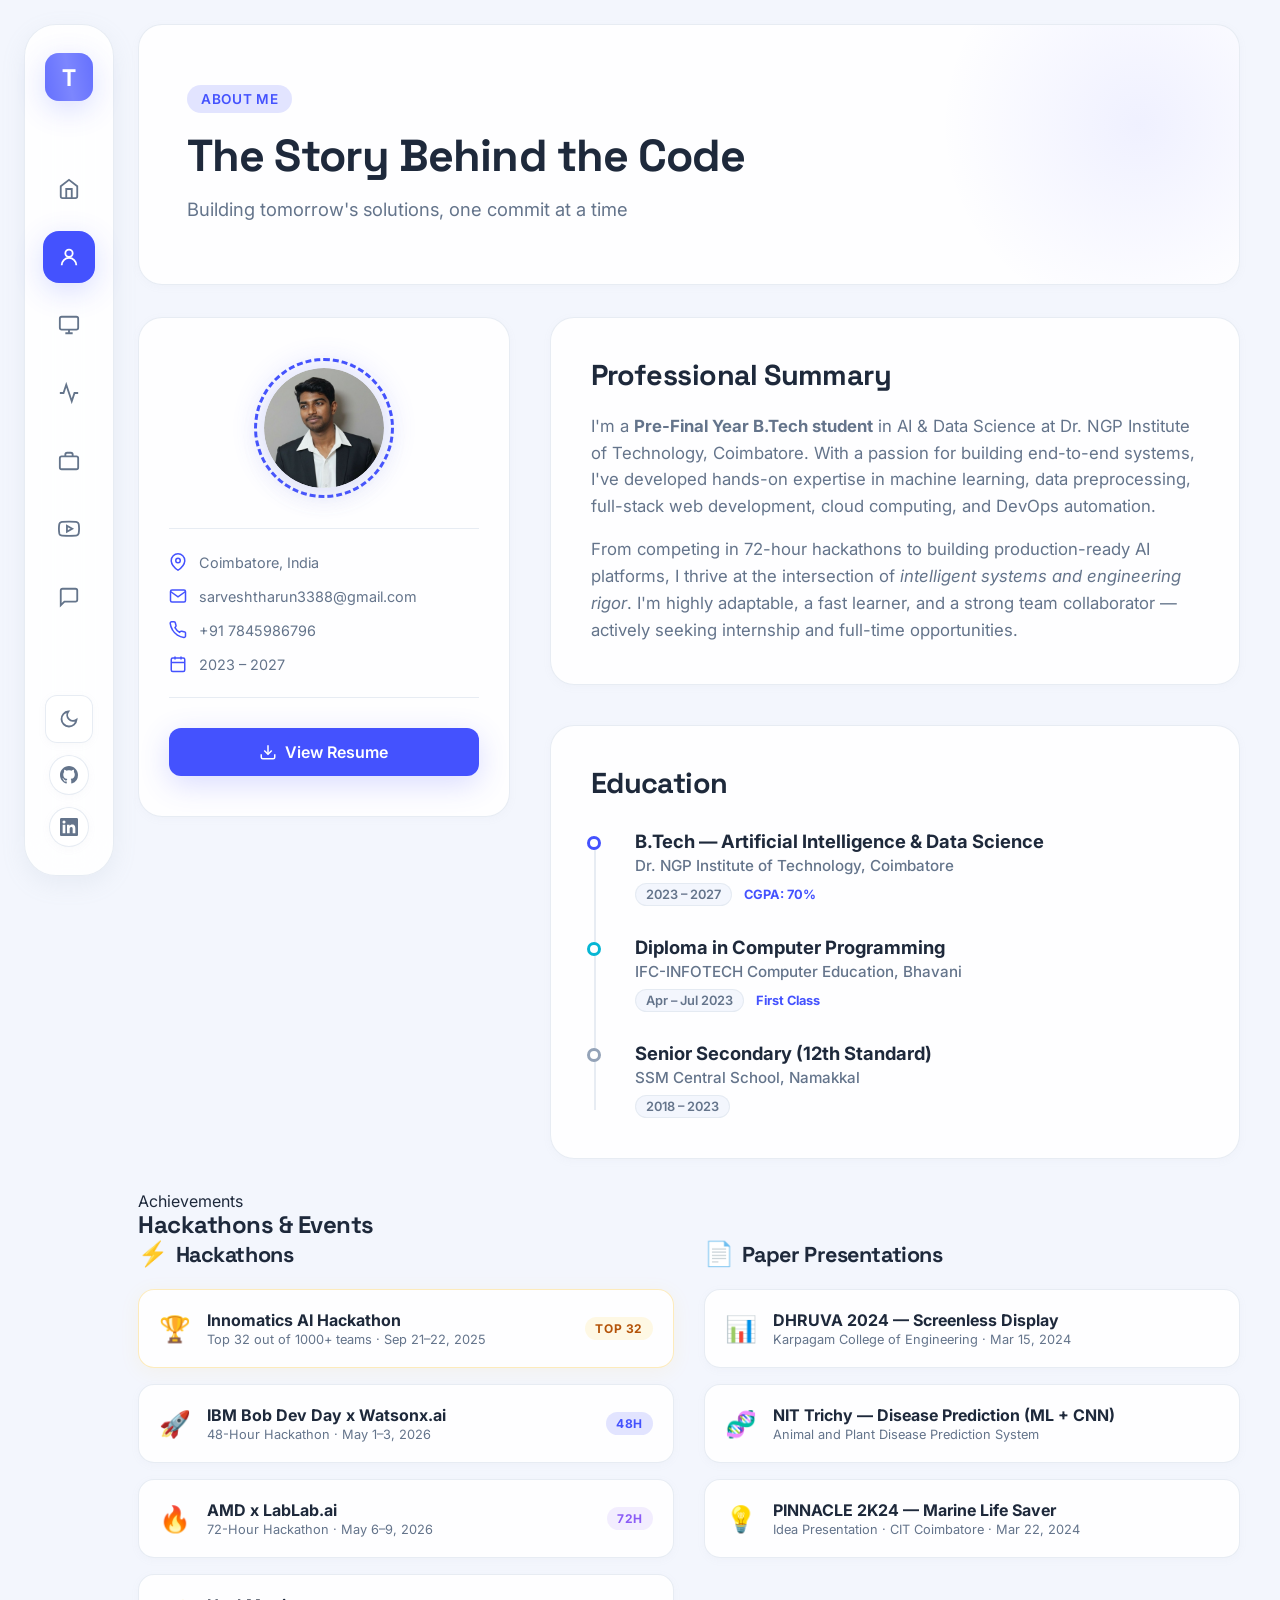
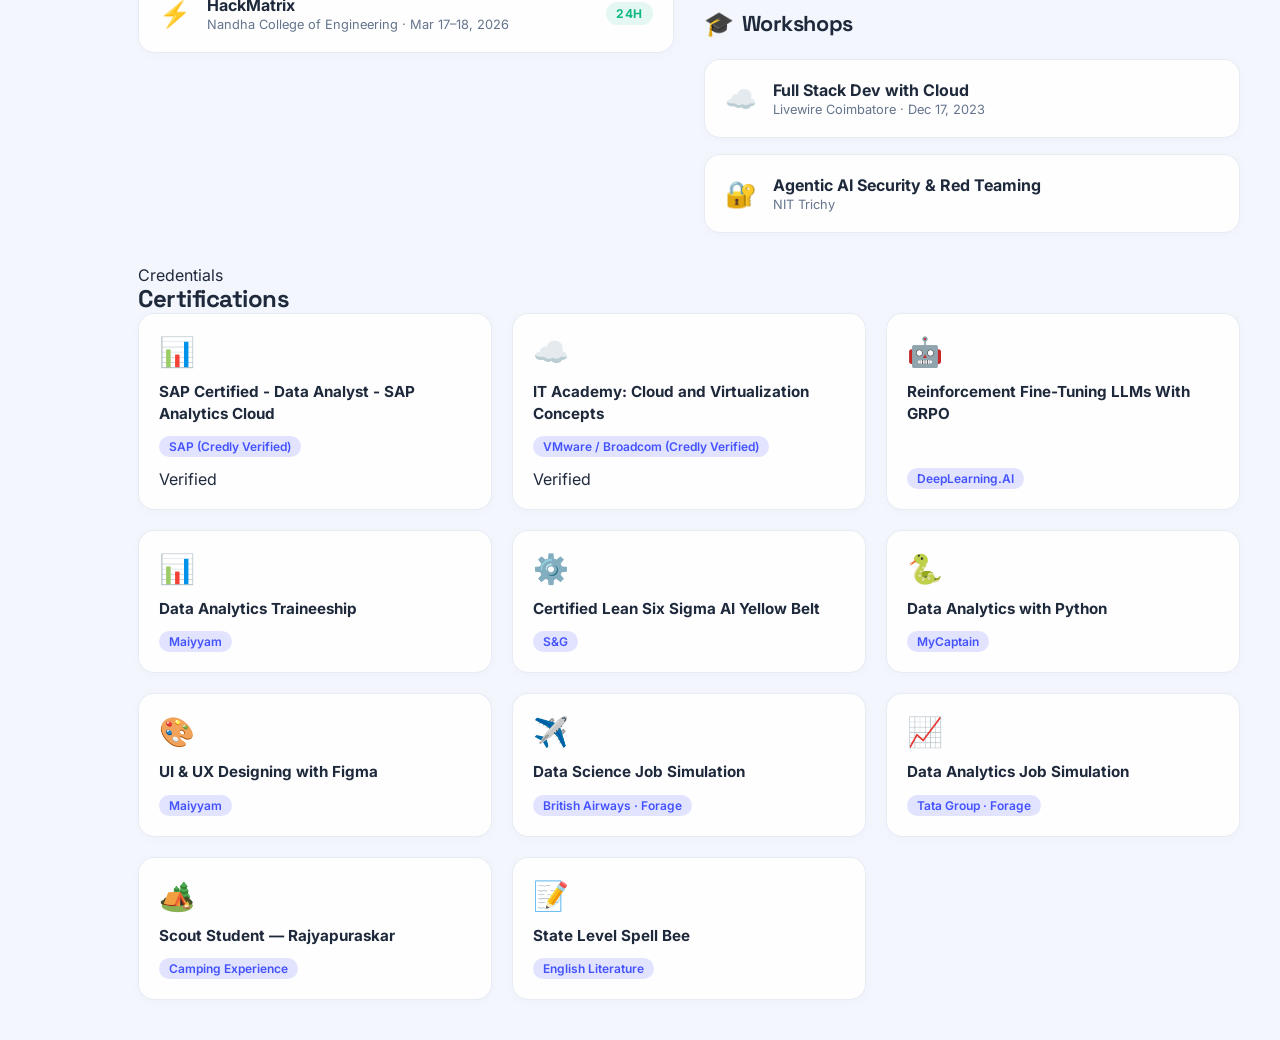
==== about.html @ 0fbeda7d "Add files via upload" ====
<!DOCTYPE html>
<html lang="en">
<head>
  <meta charset="UTF-8" />
  <meta name="viewport" content="width=device-width, initial-scale=1.0" />
  <title>Tharun R — Portfolio</title>
  <link rel="apple-touch-icon" sizes="180x180" href="img/apple-touch-icon.png" />
  <link rel="icon" type="image/png" sizes="32x32" href="img/favicon-32x32.png" />
  <link rel="icon" type="image/png" sizes="192x192" href="img/favicon-192x192.png" />
  <link rel="shortcut icon" href="img/favicon.ico" />
  <meta name="description" content="About Tharun R — AI & Data Science student, hackathon finalist, and aspiring engineer." />
  <link rel="preconnect" href="https://fonts.googleapis.com" />
  <link rel="preconnect" href="https://fonts.gstatic.com" crossorigin />
  <link href="https://fonts.googleapis.com/css2?family=Inter:wght@300;400;500;600;700;800;900&family=Space+Grotesk:wght@400;500;600;700&family=JetBrains+Mono:wght@400;500&display=swap" rel="stylesheet" />
  <link rel="stylesheet" href="css/style.css?v=2.0.1" />
  <link rel="stylesheet" href="css/about.css?v=2.0.1" />
  <script>
    // Initialize theme as early as possible to prevent flash of light theme
    const savedTheme = localStorage.getItem('theme');
    if (savedTheme === 'dark') {
      document.documentElement.classList.add('dark-mode');
    }
  </script>
</head>
<body>
  <!-- Sidebar Navigation -->
  <nav class="sidebar" id="sidebar">
    <div class="sidebar-logo"><span class="logo-text">T</span></div>
    <div class="sidebar-links">
      <a href="index.html" class="nav-item" title="Home">
        <svg viewBox="0 0 24 24" fill="none" stroke="currentColor" stroke-width="2"><path d="M3 9l9-7 9 7v11a2 2 0 0 1-2 2H5a2 2 0 0 1-2-2z"/><polyline points="9 22 9 12 15 12 15 22"/></svg>
        <span class="nav-label">Home</span>
      </a>
      <a href="about.html" class="nav-item active" title="About">
        <svg viewBox="0 0 24 24" fill="none" stroke="currentColor" stroke-width="2"><circle cx="12" cy="8" r="4"/><path d="M20 21a8 8 0 1 0-16 0"/></svg>
        <span class="nav-label">About</span>
      </a>
      <a href="projects.html" class="nav-item" title="Projects">
        <svg viewBox="0 0 24 24" fill="none" stroke="currentColor" stroke-width="2"><rect x="2" y="3" width="20" height="14" rx="2"/><path d="M8 21h8M12 17v4"/></svg>
        <span class="nav-label">Projects</span>
      </a>
      <a href="skills.html" class="nav-item" title="Skills">
        <svg viewBox="0 0 24 24" fill="none" stroke="currentColor" stroke-width="2"><polyline points="22 12 18 12 15 21 9 3 6 12 2 12"/></svg>
        <span class="nav-label">Skills</span>
      </a>
      <a href="experience.html" class="nav-item" title="Experience">
        <svg viewBox="0 0 24 24" fill="none" stroke="currentColor" stroke-width="2"><rect x="2" y="7" width="20" height="14" rx="2"/><path d="M16 7V5a2 2 0 0 0-2-2h-4a2 2 0 0 0-2 2v2"/></svg>
        <span class="nav-label">Experience</span>
      </a>
      <a href="youtube.html" class="nav-item" id="nav-youtube" title="YouTube">
        <svg viewBox="0 0 24 24" fill="none" stroke="currentColor" stroke-width="2"><path d="M22.54 6.42a2.78 2.78 0 0 0-1.94-2C18.88 4 12 4 12 4s-6.88 0-8.6.46a2.78 2.78 0 0 0-1.94 2A29 29 0 0 0 1 11.75a29 29 0 0 0 .46 5.33A2.78 2.78 0 0 0 3.4 19c1.72.46 8.6.46 8.6.46s6.88 0 8.6-.46a2.78 2.78 0 0 0 1.94-2 29 29 0 0 0 .46-5.25 29 29 0 0 0-.46-5.33z"/><polygon points="9.75 15.02 15.5 11.75 9.75 8.48 9.75 15.02"/></svg>
        <span class="nav-label">YouTube</span>
      </a>
      <a href="contact.html" class="nav-item" title="Contact">
        <svg viewBox="0 0 24 24" fill="none" stroke="currentColor" stroke-width="2"><path d="M21 15a2 2 0 0 1-2 2H7l-4 4V5a2 2 0 0 1 2-2h14a2 2 0 0 1 2 2z"/></svg>
        <span class="nav-label">Contact</span>
      </a>
    </div>
    <div class="sidebar-bottom">
      <button class="theme-toggle-btn" id="themeToggle" title="Toggle Theme">
        <svg class="sun-icon" viewBox="0 0 24 24" fill="none" stroke="currentColor" stroke-width="2"><circle cx="12" cy="12" r="5"/><line x1="12" y1="1" x2="12" y2="3"/><line x1="12" y1="21" x2="12" y2="23"/><line x1="4.22" y1="4.22" x2="5.64" y2="5.64"/><line x1="18.36" y1="18.36" x2="19.78" y2="19.78"/><line x1="1" y1="12" x2="3" y2="12"/><line x1="21" y1="12" x2="23" y2="12"/><line x1="4.22" y1="19.78" x2="5.64" y2="18.36"/><line x1="18.36" y1="5.64" x2="19.78" y2="4.22"/></svg>
        <svg class="moon-icon" viewBox="0 0 24 24" fill="none" stroke="currentColor" stroke-width="2"><path d="M21 12.79A9 9 0 1 1 11.21 3 7 7 0 0 0 21 12.79z"/></svg>
      </button>
      <a href="https://github.com/sarthar3" target="_blank" class="social-icon" title="GitHub">
        <svg viewBox="0 0 24 24" fill="currentColor"><path d="M12 0C5.37 0 0 5.37 0 12c0 5.31 3.435 9.795 8.205 11.385.6.105.825-.255.825-.57 0-.285-.015-1.23-.015-2.235-3.015.555-3.795-.735-4.035-1.41-.135-.345-.72-1.41-1.23-1.695-.42-.225-1.02-.78-.015-.795.945-.015 1.62.87 1.845 1.23 1.08 1.815 2.805 1.305 3.495.99.105-.78.42-1.305.765-1.605-2.67-.3-5.46-1.335-5.46-5.925 0-1.305.465-2.385 1.23-3.225-.12-.3-.54-1.53.12-3.18 0 0 1.005-.315 3.3 1.23.96-.27 1.98-.405 3-.405s2.04.135 3 .405c2.295-1.56 3.3-1.23 3.3-1.23.66 1.65.24 2.88.12 3.18.765.84 1.23 1.905 1.23 3.225 0 4.605-2.805 5.625-5.475 5.925.435.375.81 1.095.81 2.22 0 1.605-.015 2.895-.015 3.3 0 .315.225.69.825.57A12.02 12.02 0 0 0 24 12c0-6.63-5.37-12-12-12z"/></svg>
      </a>
      <a href="https://linkedin.com/in/sarvesh-tharun" target="_blank" class="social-icon" title="LinkedIn">
        <svg viewBox="0 0 24 24" fill="currentColor"><path d="M20.447 20.452h-3.554v-5.569c0-1.328-.027-3.037-1.852-3.037-1.853 0-2.136 1.445-2.136 2.939v5.667H9.351V9h3.414v1.561h.046c.477-.9 1.637-1.85 3.37-1.85 3.601 0 4.267 2.37 4.267 5.455v6.286zM5.337 7.433a2.062 2.062 0 0 1-2.063-2.065 2.064 2.064 0 1 1 2.063 2.065zm1.782 13.019H3.555V9h3.564v11.452zM22.225 0H1.771C.792 0 0 .774 0 1.729v20.542C0 23.227.792 24 1.771 24h20.451C23.2 24 24 23.227 24 22.271V1.729C24 .774 23.2 0 22.222 0h.003z"/></svg>
      </a>
    </div>
  </nav>

  <header class="mobile-header">
    <div class="mobile-logo">Tharun R</div>
    <div class="mobile-actions">
      <button class="theme-toggle-btn mobile-theme-toggle" id="themeToggleMobile" aria-label="Toggle Theme">
        <svg class="sun-icon" viewBox="0 0 24 24" fill="none" stroke="currentColor" stroke-width="2"><circle cx="12" cy="12" r="5"/><line x1="12" y1="1" x2="12" y2="3"/><line x1="12" y1="21" x2="12" y2="23"/><line x1="4.22" y1="4.22" x2="5.64" y2="5.64"/><line x1="18.36" y1="18.36" x2="19.78" y2="19.78"/><line x1="1" y1="12" x2="3" y2="12"/><line x1="21" y1="12" x2="23" y2="12"/><line x1="4.22" y1="19.78" x2="5.64" y2="18.36"/><line x1="18.36" y1="5.64" x2="19.78" y2="4.22"/></svg>
        <svg class="moon-icon" viewBox="0 0 24 24" fill="none" stroke="currentColor" stroke-width="2"><path d="M21 12.79A9 9 0 1 1 11.21 3 7 7 0 0 0 21 12.79z"/></svg>
      </button>
      <button class="hamburger" id="hamburger" aria-label="Toggle menu"><span></span><span></span><span></span></button>
    </div>
  </header>
  <div class="mobile-nav-overlay" id="mobileNavOverlay">
    <nav class="mobile-nav">
      <a href="index.html">Home</a><a href="about.html">About</a><a href="projects.html">Projects</a>
      <a href="skills.html">Skills</a><a href="experience.html">Experience</a><a href="youtube.html">YouTube</a><a href="contact.html">Contact</a>
    </nav>
  </div>

  <main class="main-content">
    <!-- Page Header -->
    <section class="page-hero">
      <div class="page-hero-bg"></div>
      <div class="page-hero-content">
        <div class="page-tag animate-fade-up">About Me</div>
        <h1 class="page-title animate-fade-up" style="animation-delay:0.1s">The Story Behind the Code</h1>
        <p class="page-subtitle animate-fade-up" style="animation-delay:0.2s">Building tomorrow's solutions, one commit at a time</p>
      </div>
    </section>

    <!-- About Grid -->
    <section class="about-section">
      <div class="section-inner">
        <div class="about-grid">
          <!-- Left: Profile -->
          <div class="about-profile animate-fade-right">
            <div class="about-avatar-card">
              <div class="about-avatar-ring"></div>
              <div class="about-avatar" style="background: transparent; overflow: hidden; padding: 0;">
                <img src="img/profile.jpg" alt="Tharun R" style="width: 100%; height: 100%; object-fit: cover; border-radius: 50%;" />
              </div>
              <div class="about-avatar-glow"></div>
            </div>
            <div class="about-quick-info">
              <div class="quick-info-item">
                <svg viewBox="0 0 24 24" fill="none" stroke="currentColor" stroke-width="2"><path d="M21 10c0 7-9 13-9 13s-9-6-9-13a9 9 0 0 1 18 0z"/><circle cx="12" cy="10" r="3"/></svg>
                <span>Coimbatore, India</span>
              </div>
              <div class="quick-info-item">
                <svg viewBox="0 0 24 24" fill="none" stroke="currentColor" stroke-width="2"><path d="M4 4h16c1.1 0 2 .9 2 2v12c0 1.1-.9 2-2 2H4c-1.1 0-2-.9-2-2V6c0-1.1.9-2 2-2z"/><polyline points="22,6 12,13 2,6"/></svg>
                <span>sarveshtharun3388@gmail.com</span>
              </div>
              <div class="quick-info-item">
                <svg viewBox="0 0 24 24" fill="none" stroke="currentColor" stroke-width="2"><path d="M22 16.92v3a2 2 0 0 1-2.18 2 19.79 19.79 0 0 1-8.63-3.07A19.5 19.5 0 0 1 4.69 12 19.79 19.79 0 0 1 1.61 3.25 2 2 0 0 1 3.57 1h3a2 2 0 0 1 2 1.72c.127.96.361 1.903.7 2.81a2 2 0 0 1-.45 2.11L7.91 8.96a16 16 0 0 0 6.13 6.13l.92-.92a2 2 0 0 1 2.11-.45c.907.339 1.85.573 2.81.7A2 2 0 0 1 22 16.92z"/></svg>
                <span>+91 7845986796</span>
              </div>
              <div class="quick-info-item">
                <svg viewBox="0 0 24 24" fill="none" stroke="currentColor" stroke-width="2"><rect x="3" y="4" width="18" height="18" rx="2" ry="2"/><line x1="16" y1="2" x2="16" y2="6"/><line x1="8" y1="2" x2="8" y2="6"/><line x1="3" y1="10" x2="21" y2="10"/></svg>
                <span>2023 – 2027</span>
              </div>
            </div>
            <a href="Resume/Resume.pdf" target="_blank" class="btn-primary full-width" id="about-download-resume">
              <svg viewBox="0 0 24 24" fill="none" stroke="currentColor" stroke-width="2"><path d="M21 15v4a2 2 0 0 1-2 2H5a2 2 0 0 1-2-2v-4"/><polyline points="7 10 12 15 17 10"/><line x1="12" y1="15" x2="12" y2="3"/></svg>
              <span>View Resume</span>
            </a>
          </div>

          <!-- Right: Content -->
          <div class="about-content animate-fade-left">
            <div class="about-bio">
              <h2>Professional Summary</h2>
              <p>I'm a <strong>Pre-Final Year B.Tech student</strong> in AI & Data Science at Dr. NGP Institute of Technology, Coimbatore. With a passion for building end-to-end systems, I've developed hands-on expertise in machine learning, data preprocessing, full-stack web development, cloud computing, and DevOps automation.</p>
              <p>From competing in 72-hour hackathons to building production-ready AI platforms, I thrive at the intersection of <em>intelligent systems and engineering rigor</em>. I'm highly adaptable, a fast learner, and a strong team collaborator — actively seeking internship and full-time opportunities.</p>
            </div>

            <div class="education-block">
              <h2>Education</h2>
              <div class="edu-timeline">
                <div class="edu-item">
                  <div class="edu-dot edu-dot-primary"></div>
                  <div class="edu-body">
                    <div class="edu-degree">B.Tech — Artificial Intelligence & Data Science</div>
                    <div class="edu-school">Dr. NGP Institute of Technology, Coimbatore</div>
                    <div class="edu-meta">
                      <span class="edu-year">2023 – 2027</span>
                      <span class="edu-cgpa">CGPA: 70%</span>
                    </div>
                  </div>
                </div>
                <div class="edu-item">
                  <div class="edu-dot edu-dot-accent"></div>
                  <div class="edu-body">
                    <div class="edu-degree">Diploma in Computer Programming</div>
                    <div class="edu-school">IFC-INFOTECH Computer Education, Bhavani</div>
                    <div class="edu-meta">
                      <span class="edu-year">Apr – Jul 2023</span>
                      <span class="edu-cgpa">First Class</span>
                    </div>
                  </div>
                </div>
                <div class="edu-item">
                  <div class="edu-dot edu-dot-muted"></div>
                  <div class="edu-body">
                    <div class="edu-degree">Senior Secondary (12th Standard)</div>
                    <div class="edu-school">SSM Central School, Namakkal</div>
                    <div class="edu-meta">
                      <span class="edu-year">2018 – 2023</span>
                    </div>
                  </div>
                </div>
              </div>
            </div>
          </div>
        </div>
      </div>
    </section>

    <!-- Achievements & Events -->
    <section class="achievements-section">
      <div class="section-inner">
        <div class="section-header">
          <div class="section-tag">Achievements</div>
          <h2 class="section-title">Hackathons & Events</h2>
        </div>
        <div class="achievements-grid">
          <!-- Hackathons -->
          <div class="achievement-group">
            <h3 class="achieve-group-title">
              <span class="achieve-icon">⚡</span> Hackathons
            </h3>
            <div class="achieve-list">
              <div class="achieve-card highlight-card-gold">
                <div class="achieve-left">
                  <div class="achieve-rank">🏆</div>
                  <div class="achieve-info">
                    <div class="achieve-name">Innomatics AI Hackathon</div>
                    <div class="achieve-detail">Top 32 out of 1000+ teams · Sep 21–22, 2025</div>
                  </div>
                </div>
                <span class="achieve-badge gold">Top 32</span>
              </div>
              <div class="achieve-card">
                <div class="achieve-left">
                  <div class="achieve-rank">🚀</div>
                  <div class="achieve-info">
                    <div class="achieve-name">IBM Bob Dev Day x Watsonx.ai</div>
                    <div class="achieve-detail">48-Hour Hackathon · May 1–3, 2026</div>
                  </div>
                </div>
                <span class="achieve-badge blue">48h</span>
              </div>
              <div class="achieve-card">
                <div class="achieve-left">
                  <div class="achieve-rank">🔥</div>
                  <div class="achieve-info">
                    <div class="achieve-name">AMD x LabLab.ai</div>
                    <div class="achieve-detail">72-Hour Hackathon · May 6–9, 2026</div>
                  </div>
                </div>
                <span class="achieve-badge purple">72h</span>
              </div>
              <div class="achieve-card">
                <div class="achieve-left">
                  <div class="achieve-rank">⚡</div>
                  <div class="achieve-info">
                    <div class="achieve-name">HackMatrix</div>
                    <div class="achieve-detail">Nandha College of Engineering · Mar 17–18, 2026</div>
                  </div>
                </div>
                <span class="achieve-badge green">24h</span>
              </div>
            </div>
          </div>

          <!-- Paper Presentations & More -->
          <div class="achievement-group">
            <h3 class="achieve-group-title">
              <span class="achieve-icon">📄</span> Paper Presentations
            </h3>
            <div class="achieve-list">
              <div class="achieve-card">
                <div class="achieve-left">
                  <div class="achieve-rank">📊</div>
                  <div class="achieve-info">
                    <div class="achieve-name">DHRUVA 2024 — Screenless Display</div>
                    <div class="achieve-detail">Karpagam College of Engineering · Mar 15, 2024</div>
                  </div>
                </div>
              </div>
              <div class="achieve-card">
                <div class="achieve-left">
                  <div class="achieve-rank">🧬</div>
                  <div class="achieve-info">
                    <div class="achieve-name">NIT Trichy — Disease Prediction (ML + CNN)</div>
                    <div class="achieve-detail">Animal and Plant Disease Prediction System</div>
                  </div>
                </div>
              </div>
              <div class="achieve-card">
                <div class="achieve-left">
                  <div class="achieve-rank">💡</div>
                  <div class="achieve-info">
                    <div class="achieve-name">PINNACLE 2K24 — Marine Life Saver</div>
                    <div class="achieve-detail">Idea Presentation · CIT Coimbatore · Mar 22, 2024</div>
                  </div>
                </div>
              </div>
            </div>

            <h3 class="achieve-group-title" style="margin-top: 2rem;">
              <span class="achieve-icon">🎓</span> Workshops
            </h3>
            <div class="achieve-list">
              <div class="achieve-card">
                <div class="achieve-left">
                  <div class="achieve-rank">☁️</div>
                  <div class="achieve-info">
                    <div class="achieve-name">Full Stack Dev with Cloud</div>
                    <div class="achieve-detail">Livewire Coimbatore · Dec 17, 2023</div>
                  </div>
                </div>
              </div>
              <div class="achieve-card">
                <div class="achieve-left">
                  <div class="achieve-rank">🔐</div>
                  <div class="achieve-info">
                    <div class="achieve-name">Agentic AI Security & Red Teaming</div>
                    <div class="achieve-detail">NIT Trichy</div>
                  </div>
                </div>
              </div>
            </div>
          </div>
        </div>
      </div>
    </section>



    <!-- Certifications -->
    <section class="certs-section">
      <div class="section-inner">
        <div class="section-header">
          <div class="section-tag">Credentials</div>
          <h2 class="section-title">Certifications</h2>
        </div>
        <div class="certs-grid">
          <div class="cert-card verified-cert">
            <div class="cert-icon">📊</div>
            <div class="cert-name">SAP Certified - Data Analyst - SAP Analytics Cloud</div>
            <div class="cert-issuer">SAP (Credly Verified)</div>
            <span class="cert-verified-pill">Verified</span>
          </div>
          <div class="cert-card verified-cert">
            <div class="cert-icon">☁️</div>
            <div class="cert-name">IT Academy: Cloud and Virtualization Concepts</div>
            <div class="cert-issuer">VMware / Broadcom (Credly Verified)</div>
            <span class="cert-verified-pill">Verified</span>
          </div>
          <div class="cert-card">
            <div class="cert-icon">🤖</div>
            <div class="cert-name">Reinforcement Fine-Tuning LLMs With GRPO</div>
            <div class="cert-issuer">DeepLearning.AI</div>
          </div>
          <div class="cert-card">
            <div class="cert-icon">📊</div>
            <div class="cert-name">Data Analytics Traineeship</div>
            <div class="cert-issuer">Maiyyam</div>
          </div>
          <div class="cert-card">
            <div class="cert-icon">⚙️</div>
            <div class="cert-name">Certified Lean Six Sigma AI Yellow Belt</div>
            <div class="cert-issuer">S&G</div>
          </div>
          <div class="cert-card">
            <div class="cert-icon">🐍</div>
            <div class="cert-name">Data Analytics with Python</div>
            <div class="cert-issuer">MyCaptain</div>
          </div>
          <div class="cert-card">
            <div class="cert-icon">🎨</div>
            <div class="cert-name">UI & UX Designing with Figma</div>
            <div class="cert-issuer">Maiyyam</div>
          </div>
          <div class="cert-card">
            <div class="cert-icon">✈️</div>
            <div class="cert-name">Data Science Job Simulation</div>
            <div class="cert-issuer">British Airways · Forage</div>
          </div>
          <div class="cert-card">
            <div class="cert-icon">📈</div>
            <div class="cert-name">Data Analytics Job Simulation</div>
            <div class="cert-issuer">Tata Group · Forage</div>
          </div>
          <div class="cert-card">
            <div class="cert-icon">🏕️</div>
            <div class="cert-name">Scout Student — Rajyapuraskar</div>
            <div class="cert-issuer">Camping Experience</div>
          </div>
          <div class="cert-card">
            <div class="cert-icon">📝</div>
            <div class="cert-name">State Level Spell Bee</div>
            <div class="cert-issuer">English Literature</div>
          </div>
        </div>
      </div>
    </section>
  </main>

  <script src="js/main.js?v=2.0.1"></script>
</body>
</html>
---- css/style.css ----
/* -------------------------------------------------------------
   SYSTEM DESIGN SYSTEM & GLOBAL STYLES (Tharun R Portfolio)
   Inspired by premium hybrid glassmorphic dashboard aesthetics
   ------------------------------------------------------------- */

:root {
  /* Core Colors */
  --primary: #4452FE;         /* Royal indigo-blue */
  --primary-glow: rgba(68, 82, 254, 0.15);
  --primary-hover: #313fd5;
  --secondary: #06B6D4;       /* Neon cyan */
  --bg-app: #F3F6FD;          /* Soft slate blue-gray base */
  
  /* Palette & Gradients */
  --accent-purple: #8B5CF6;
  --accent-orange: #FF7A00;
  --accent-green: #10B981;
  --accent-pink: #EC4899;
  --text-main: #1E293B;       /* Deep slate */
  --text-muted: #64748B;      /* Cool gray */
  --text-light: #94A3B8;
  
  /* Surface & Glassmorphic variables */
  --surface-base: #FFFFFF;
  --surface-card: rgba(255, 255, 255, 0.85);
  --surface-sidebar: rgba(255, 255, 255, 0.9);
  --border-color: rgba(226, 232, 240, 0.8);
  --border-glow: rgba(68, 82, 254, 0.08);
  
  /* Shadow Systems */
  --shadow-sm: 0 2px 8px rgba(148, 163, 184, 0.05);
  --shadow-md: 0 8px 24px rgba(148, 163, 184, 0.12);
  --shadow-lg: 0 16px 40px rgba(148, 163, 184, 0.18);
  --shadow-glow: 0 8px 30px rgba(68, 82, 254, 0.2);
  
  /* Border Radius */
  --radius-xs: 8px;
  --radius-sm: 12px;
  --radius-md: 16px;
  --radius-lg: 24px;
  --radius-xl: 32px;
  
  /* Transitions */
  --transition-fast: 0.2s cubic-bezier(0.4, 0, 0.2, 1);
  --transition-normal: 0.35s cubic-bezier(0.4, 0, 0.2, 1);
  --transition-slow: 0.5s cubic-bezier(0.4, 0, 0.2, 1);
}

/* Base Reset & Typography */
*, *::before, *::after {
  box-sizing: border-box;
  margin: 0;
  padding: 0;
}

html {
  scroll-behavior: smooth;
  font-size: 16px;
}

body {
  font-family: 'Inter', -apple-system, BlinkMacSystemFont, "Segoe UI", Roboto, sans-serif;
  background-color: var(--bg-app);
  color: var(--text-main);
  min-height: 100vh;
  display: flex;
  overflow-x: hidden;
  -webkit-font-smoothing: antialiased;
  -moz-osx-font-smoothing: grayscale;
}

/* Custom Scrollbar */
::-webkit-scrollbar {
  width: 8px;
  height: 8px;
}

::-webkit-scrollbar-track {
  background: var(--bg-app);
}

::-webkit-scrollbar-thumb {
  background: #CBD5E1;
  border-radius: 4px;
}

::-webkit-scrollbar-thumb:hover {
  background: #94A3B8;
}

/* Typography elements */
h1, h2, h3, h4, h5, h6 {
  font-family: 'Space Grotesk', sans-serif;
  font-weight: 700;
  letter-spacing: -0.02em;
  line-height: 1.2;
}

p {
  line-height: 1.6;
  color: var(--text-muted);
}

a {
  text-decoration: none;
  color: inherit;
  transition: var(--transition-fast);
}

/* Sidebar Navigation */
.sidebar {
  position: fixed;
  left: 24px;
  top: 24px;
  bottom: 24px;
  width: 90px;
  background: var(--surface-sidebar);
  backdrop-filter: blur(20px);
  -webkit-backdrop-filter: blur(20px);
  border: 1px solid var(--border-color);
  border-radius: var(--radius-xl);
  display: flex;
  flex-direction: column;
  align-items: center;
  justify-content: space-between;
  padding: 28px 0;
  box-shadow: var(--shadow-md);
  z-index: 100;
  transition: width var(--transition-normal), left var(--transition-normal);
}

.sidebar-logo {
  width: 48px;
  height: 48px;
  background: var(--primary);
  color: #FFFFFF;
  border-radius: 14px;
  display: flex;
  align-items: center;
  justify-content: center;
  font-family: 'Space Grotesk', sans-serif;
  font-weight: 700;
  font-size: 1.5rem;
  box-shadow: var(--shadow-glow);
  position: relative;
  overflow: hidden;
}

.sidebar-logo::after {
  content: '';
  position: absolute;
  top: -50%;
  left: -50%;
  width: 200%;
  height: 200%;
  background: linear-gradient(35deg, transparent, rgba(255,255,255,0.3), transparent);
  transform: rotate(45deg);
  transition: 0.8s;
}

.sidebar:hover .sidebar-logo::after {
  left: 120%;
}

.sidebar-links {
  display: flex;
  flex-direction: column;
  gap: 16px;
  width: 100%;
  align-items: center;
}

.nav-item {
  position: relative;
  width: 52px;
  height: 52px;
  border-radius: 16px;
  display: flex;
  align-items: center;
  justify-content: center;
  color: var(--text-muted);
  cursor: pointer;
  background: transparent;
  transition: var(--transition-normal);
}

.nav-item svg {
  width: 22px;
  height: 22px;
  stroke-width: 2px;
  transition: transform var(--transition-fast);
}

.nav-item .nav-label {
  position: absolute;
  left: 100%;
  margin-left: 20px;
  background: #1E293B; /* Solid slate grey background in light mode */
  color: #FFFFFF;     /* Pure white text */
  padding: 6px 14px;
  border-radius: 8px;
  font-size: 0.8rem;
  font-weight: 500;
  opacity: 0;
  pointer-events: none;
  transform: translateX(-10px);
  transition: var(--transition-fast);
  white-space: nowrap;
  box-shadow: var(--shadow-md);
}

.nav-item .nav-label::before {
  content: '';
  position: absolute;
  right: 100%;
  top: 50%;
  transform: translateY(-50%);
  border-width: 5px;
  border-style: solid;
  border-color: transparent #1E293B transparent transparent;
}

/* Hover state */
.nav-item:hover {
  color: var(--primary);
  background: var(--primary-glow);
}

.nav-item:hover svg {
  transform: scale(1.1);
}

.nav-item:hover .nav-label {
  opacity: 1;
  transform: translateX(0);
}

/* Active State matching dashboard image style */
.nav-item.active {
  background: var(--primary);
  color: #FFFFFF;
  box-shadow: var(--shadow-glow);
}

.sidebar-bottom {
  display: flex;
  flex-direction: column;
  gap: 12px;
  align-items: center;
}

.social-icon {
  width: 40px;
  height: 40px;
  border-radius: 50%;
  background: var(--surface-base);
  border: 1px solid var(--border-color);
  color: var(--text-muted);
  display: flex;
  align-items: center;
  justify-content: center;
  box-shadow: var(--shadow-sm);
  transition: var(--transition-fast);
}

.social-icon svg {
  width: 18px;
  height: 18px;
}

.social-icon:hover {
  background: var(--primary);
  color: #FFFFFF;
  border-color: var(--primary);
  transform: translateY(-3px);
  box-shadow: var(--shadow-md);
}

/* Main Layout Wrapper */
.main-content {
  margin-left: 138px; /* space for absolute sidebar */
  flex-grow: 1;
  padding: 24px 40px 40px 0;
  display: flex;
  flex-direction: column;
  gap: 32px;
  width: calc(100% - 138px);
}

/* Headers & Navigation Overlay for Mobile */
.mobile-header {
  display: none;
  position: fixed;
  top: 0;
  left: 0;
  right: 0;
  height: 70px;
  background: var(--surface-sidebar);
  backdrop-filter: blur(16px);
  -webkit-backdrop-filter: blur(16px);
  border-bottom: 1px solid transparent;
  padding: 0 24px;
  align-items: center;
  justify-content: space-between;
  z-index: 1000;
  box-shadow: none;
  transition: background var(--transition-fast), border-color var(--transition-fast), box-shadow var(--transition-fast);
}

.mobile-header.scrolled {
  border-bottom: 1px solid var(--border-color);
  box-shadow: var(--shadow-sm);
}

.mobile-logo {
  font-family: 'Space Grotesk', sans-serif;
  font-weight: 700;
  font-size: 1.3rem;
  color: var(--text-main);
}

.hamburger {
  background: none;
  border: none;
  cursor: pointer;
  display: flex;
  flex-direction: column;
  justify-content: space-between;
  width: 24px;
  height: 18px;
  z-index: 1002;
}

.hamburger span {
  width: 100%;
  height: 2px;
  background-color: var(--text-main);
  border-radius: 2px;
  transition: var(--transition-fast);
}

.hamburger.open span:nth-child(1) {
  transform: translateY(8px) rotate(45deg);
}

.hamburger.open span:nth-child(2) {
  opacity: 0;
}

.hamburger.open span:nth-child(3) {
  transform: translateY(-8px) rotate(-45deg);
}

.mobile-nav-overlay {
  position: fixed;
  top: 0;
  left: 0;
  right: 0;
  bottom: 0;
  background: rgba(243, 246, 253, 0.95);
  backdrop-filter: blur(20px);
  -webkit-backdrop-filter: blur(20px);
  z-index: 999;
  display: flex;
  align-items: center;
  justify-content: center;
  opacity: 0;
  pointer-events: none;
  transition: var(--transition-normal);
}

.mobile-nav-overlay.open {
  opacity: 1;
  pointer-events: auto;
}

.mobile-nav {
  display: flex;
  flex-direction: column;
  gap: 20px;
  text-align: center;
}

.mobile-nav a {
  font-family: 'Space Grotesk', sans-serif;
  font-size: 2rem;
  font-weight: 600;
  color: var(--text-muted);
}

.mobile-nav a:hover,
.mobile-nav a.active {
  color: var(--primary);
  transform: scale(1.05);
}

/* Page Hero Template */
.page-hero {
  position: relative;
  background: var(--surface-card);
  border: 1px solid var(--border-color);
  border-radius: var(--radius-lg);
  padding: 60px 48px;
  overflow: hidden;
  box-shadow: var(--shadow-sm);
  display: flex;
  flex-direction: column;
  justify-content: center;
}

.page-hero-bg {
  position: absolute;
  top: -100px;
  right: -100px;
  width: 400px;
  height: 400px;
  background: radial-gradient(circle, rgba(68, 82, 254, 0.08) 0%, transparent 70%);
  border-radius: 50%;
  pointer-events: none;
}

.page-hero-content {
  position: relative;
  z-index: 2;
}

.page-tag {
  display: inline-flex;
  padding: 6px 14px;
  background: var(--primary-glow);
  color: var(--primary);
  border-radius: 30px;
  font-size: 0.85rem;
  font-weight: 600;
  margin-bottom: 16px;
  text-transform: uppercase;
  letter-spacing: 0.05em;
}

.page-title {
  font-size: 2.8rem;
  color: var(--text-main);
  margin-bottom: 12px;
}

.page-subtitle {
  font-size: 1.15rem;
  color: var(--text-muted);
  max-width: 600px;
}

/* Buttons System */
.btn-primary {
  display: inline-flex;
  align-items: center;
  justify-content: center;
  gap: 8px;
  padding: 14px 28px;
  background: var(--primary);
  color: #FFFFFF;
  font-weight: 600;
  border-radius: var(--radius-sm);
  border: none;
  cursor: pointer;
  box-shadow: var(--shadow-glow);
  transition: var(--transition-fast);
}

.btn-primary:hover {
  background: var(--primary-hover);
  transform: translateY(-2px);
  box-shadow: 0 12px 35px rgba(68, 82, 254, 0.35);
}

.btn-primary svg {
  width: 18px;
  height: 18px;
  transition: transform var(--transition-fast);
}

.btn-primary:hover svg {
  transform: translateX(4px);
}

.btn-secondary {
  display: inline-flex;
  align-items: center;
  justify-content: center;
  padding: 14px 28px;
  background: var(--surface-base);
  color: var(--text-main);
  font-weight: 600;
  border-radius: var(--radius-sm);
  border: 1px solid var(--border-color);
  cursor: pointer;
  box-shadow: var(--shadow-sm);
  transition: var(--transition-fast);
}

.btn-secondary:hover {
  background: var(--bg-app);
  transform: translateY(-2px);
  box-shadow: var(--shadow-md);
}

.btn-outline {
  display: inline-flex;
  align-items: center;
  justify-content: center;
  padding: 12px 24px;
  background: transparent;
  color: var(--primary);
  font-weight: 600;
  border-radius: var(--radius-sm);
  border: 2px solid var(--primary);
  cursor: pointer;
  transition: var(--transition-fast);
}

.btn-outline:hover {
  background: var(--primary);
  color: #FFFFFF;
  box-shadow: var(--shadow-glow);
  transform: translateY(-2px);
}

/* Global Grid systems */
.section-inner {
  max-width: 1400px;
  width: 100%;
  margin: 0 auto;
}

/* Animations */
.animate-fade-up {
  opacity: 0;
  transform: translateY(24px);
  animation: fadeUp 0.8s cubic-bezier(0.2, 0.8, 0.2, 1) forwards;
}

.animate-fade-left {
  opacity: 0;
  transform: translateX(24px);
  animation: fadeLeft 0.8s cubic-bezier(0.2, 0.8, 0.2, 1) forwards;
}

.animate-fade-right {
  opacity: 0;
  transform: translateX(-24px);
  animation: fadeRight 0.8s cubic-bezier(0.2, 0.8, 0.2, 1) forwards;
}

@keyframes fadeUp {
  to {
    opacity: 1;
    transform: translateY(0);
  }
}

@keyframes fadeLeft {
  to {
    opacity: 1;
    transform: translateX(0);
  }
}

@keyframes fadeRight {
  to {
    opacity: 1;
    transform: translateX(0);
  }
}

/* Common Projects Page & Grid Styles */
.filter-section {
  margin-bottom: 8px;
}

.filter-bar {
  display: flex;
  gap: 12px;
  background: var(--surface-card);
  padding: 8px;
  border-radius: 40px;
  border: 1px solid var(--border-color);
  width: max-content;
  box-shadow: var(--shadow-sm);
}

.filter-btn {
  border: none;
  background: transparent;
  padding: 10px 24px;
  border-radius: 30px;
  font-weight: 500;
  color: var(--text-muted);
  cursor: pointer;
  transition: var(--transition-fast);
}

.filter-btn:hover {
  color: var(--primary);
}

.filter-btn.active {
  background: var(--primary);
  color: #FFFFFF;
  box-shadow: var(--shadow-glow);
}

.projects-grid-section {
  padding-bottom: 40px;
}

.projects-grid {
  display: grid;
  grid-template-columns: repeat(auto-fill, minmax(380px, 1fr));
  gap: 30px;
}

.project-card {
  background: var(--surface-card);
  border: 1px solid var(--border-color);
  border-radius: var(--radius-lg);
  overflow: hidden;
  box-shadow: var(--shadow-sm);
  display: flex;
  flex-direction: column;
  justify-content: space-between;
  transition: var(--transition-normal);
}

.project-card:hover {
  transform: translateY(-8px);
  box-shadow: var(--shadow-lg);
  border-color: rgba(68, 82, 254, 0.15);
}

.project-card-header {
  padding: 30px 30px 20px;
  display: flex;
  justify-content: space-between;
  align-items: flex-start;
  position: relative;
}

.project-card-header::before {
  content: '';
  position: absolute;
  top: 0;
  left: 0;
  right: 0;
  height: 4px;
  background: var(--primary);
}

.project-card-icon {
  width: 50px;
  height: 50px;
  border-radius: 14px;
  display: flex;
  align-items: center;
  justify-content: center;
  color: #FFFFFF;
  background: var(--primary);
}

.project-card-icon svg {
  width: 24px;
  height: 24px;
}

.project-card-badges {
  display: flex;
  gap: 8px;
}

.proj-badge {
  padding: 4px 10px;
  background: rgba(226, 232, 240, 0.6);
  color: var(--text-muted);
  border-radius: 30px;
  font-size: 0.75rem;
  font-weight: 600;
}

.project-card-body {
  padding: 0 30px;
  flex-grow: 1;
}

.project-card-body h3 {
  font-size: 1.4rem;
  color: var(--text-main);
  margin-bottom: 12px;
}

.project-card-body p {
  font-size: 0.95rem;
  margin-bottom: 16px;
}

.project-tech {
  display: flex;
  flex-wrap: wrap;
  gap: 8px;
  margin-bottom: 20px;
}

.project-tech span {
  font-family: 'JetBrains Mono', monospace;
  font-size: 0.75rem;
  padding: 4px 10px;
  background: var(--bg-app);
  color: var(--primary);
  border-radius: 6px;
  font-weight: 500;
  border: 1px solid rgba(68, 82, 254, 0.05);
}

.project-bullets {
  list-style: none;
  display: flex;
  flex-direction: column;
  gap: 8px;
  margin-bottom: 24px;
  font-size: 0.9rem;
  color: var(--text-muted);
}

.project-bullets li {
  position: relative;
  padding-left: 20px;
}

.project-bullets li::before {
  content: "→";
  position: absolute;
  left: 0;
  color: var(--primary);
  font-weight: bold;
}

.project-card-footer {
  padding: 24px 30px 30px;
  border-top: 1px solid var(--border-color);
  background: rgba(248, 250, 252, 0.5);
}

.proj-link {
  font-family: 'Space Grotesk', sans-serif;
  font-weight: 600;
  color: var(--primary);
  display: inline-flex;
  align-items: center;
  gap: 6px;
}

.proj-link:hover {
  color: var(--primary-hover);
  transform: translateX(4px);
}

/* Gradients for Card Headers */
.indigo-grad::before { background: linear-gradient(90deg, #4452FE, #8B5CF6) !important; }
.cyan-grad::before { background: linear-gradient(90deg, #06B6D4, #0ea5e9) !important; }
.pink-grad::before { background: linear-gradient(90deg, #EC4899, #8B5CF6) !important; }
.green-grad::before { background: linear-gradient(90deg, #10B981, #059669) !important; }
.orange-grad::before { background: linear-gradient(90deg, #FF7A00, #EF4444) !important; }
.purple-grad::before { background: linear-gradient(90deg, #8B5CF6, #EC4899) !important; }

/* Skills Page Specific Styles */
.skills-section {
  padding-bottom: 40px;
}

.skills-categories {
  display: grid;
  grid-template-columns: repeat(auto-fill, minmax(420px, 1fr));
  gap: 30px;
}

.skill-cat {
  background: var(--surface-card);
  border: 1px solid var(--border-color);
  border-radius: var(--radius-lg);
  padding: 30px;
  box-shadow: var(--shadow-sm);
  transition: var(--transition-normal);
}

.skill-cat:hover {
  box-shadow: var(--shadow-md);
  border-color: rgba(68, 82, 254, 0.1);
  transform: translateY(-4px);
}

.skill-cat-header {
  display: flex;
  align-items: center;
  gap: 16px;
  margin-bottom: 24px;
}

.skill-cat-icon {
  width: 44px;
  height: 44px;
  border-radius: 12px;
  display: flex;
  align-items: center;
  justify-content: center;
  color: #FFFFFF;
}

.skill-cat-icon svg {
  width: 20px;
  height: 20px;
}

.skill-cat-header h2 {
  font-size: 1.35rem;
  color: var(--text-main);
}

.skill-tags {
  display: flex;
  flex-wrap: wrap;
  gap: 8px;
  margin-bottom: 24px;
}

.skill-tag {
  font-size: 0.85rem;
  font-weight: 500;
  padding: 6px 14px;
  background: var(--bg-app);
  color: var(--text-muted);
  border-radius: 30px;
  border: 1px solid var(--border-color);
}

.skill-tag.primary { background: var(--primary-glow); color: var(--primary); border-color: transparent; }
.skill-tag.cyan { background: rgba(6, 182, 212, 0.1); color: var(--secondary); border-color: transparent; }
.skill-tag.orange { background: rgba(255, 122, 0, 0.1); color: var(--accent-orange); border-color: transparent; }
.skill-tag.green { background: rgba(16, 185, 129, 0.1); color: var(--accent-green); border-color: transparent; }
.skill-tag.pink { background: rgba(236, 72, 153, 0.1); color: var(--accent-pink); border-color: transparent; }

.skill-bars {
  display: flex;
  flex-direction: column;
  gap: 16px;
}

.skill-bar-row {
  display: flex;
  align-items: center;
  justify-content: space-between;
  gap: 16px;
}

.skill-bar-row span {
  font-size: 0.9rem;
  font-weight: 500;
  color: var(--text-muted);
  width: 140px;
}

.skill-bar {
  flex-grow: 1;
  height: 8px;
  background: var(--bg-app);
  border-radius: 10px;
  overflow: hidden;
  position: relative;
}

.skill-bar-fill {
  height: 100%;
  border-radius: 10px;
  transition: width 1.2s cubic-bezier(0.1, 1, 0.1, 1);
}

.skill-pct {
  font-family: 'JetBrains Mono', monospace;
  font-size: 0.85rem;
  font-weight: 600;
  color: var(--text-main);
  text-align: right;
  width: 40px;
}

.soft-skills-grid {
  display: grid;
  grid-template-columns: repeat(2, 1fr);
  gap: 14px;
}

.soft-skill-item {
  display: flex;
  align-items: center;
  gap: 12px;
  padding: 12px 16px;
  background: var(--bg-app);
  border-radius: 12px;
  border: 1px solid var(--border-color);
  font-size: 0.9rem;
  font-weight: 500;
}

.soft-skill-icon {
  font-size: 1.15rem;
}

/* Experience Timeline Common Classes */
.experience-section {
  padding-bottom: 40px;
}

.timeline {
  position: relative;
  max-width: 900px;
  margin: 0 auto;
  padding: 20px 0;
}

.timeline::before {
  content: '';
  position: absolute;
  left: 31px;
  top: 0;
  bottom: 0;
  width: 2px;
  background: var(--border-color);
}

.timeline-item {
  position: relative;
  padding-left: 80px;
  margin-bottom: 50px;
}

.timeline-item:last-child {
  margin-bottom: 0;
}

.timeline-dot {
  position: absolute;
  left: 20px;
  top: 24px;
  width: 24px;
  height: 24px;
  border-radius: 50%;
  background: var(--surface-base);
  border: 4px solid var(--border-color);
  z-index: 2;
  box-shadow: var(--shadow-sm);
}

.timeline-connector {
  position: absolute;
  left: 31px;
  top: 48px;
  bottom: -50px;
  width: 2px;
  background: var(--border-color);
  z-index: 1;
}

.indigo-dot { border-color: var(--primary) !important; background: var(--primary-glow) !important; }
.cyan-dot { border-color: var(--secondary) !important; background: rgba(6, 182, 212, 0.1) !important; }
.orange-dot { border-color: var(--accent-orange) !important; background: rgba(255, 122, 0, 0.1) !important; }
.green-dot { border-color: var(--accent-green) !important; background: rgba(16, 185, 129, 0.1) !important; }

.timeline-card {
  background: var(--surface-card);
  border: 1px solid var(--border-color);
  border-radius: var(--radius-lg);
  padding: 30px;
  box-shadow: var(--shadow-sm);
  transition: var(--transition-normal);
}

.timeline-card:hover {
  box-shadow: var(--shadow-md);
  border-color: rgba(68, 82, 254, 0.1);
  transform: translateX(4px);
}

.timeline-card-header {
  display: flex;
  justify-content: space-between;
  align-items: flex-start;
  flex-wrap: wrap;
  gap: 16px;
  margin-bottom: 20px;
}

.tl-left {
  display: flex;
  align-items: center;
  gap: 16px;
}

.company-logo {
  width: 48px;
  height: 48px;
  border-radius: 12px;
  display: flex;
  align-items: center;
  justify-content: center;
  font-family: 'Space Grotesk', sans-serif;
  font-weight: 700;
  font-size: 1.1rem;
  color: #FFFFFF;
}

.indigo-logo { background: linear-gradient(135deg, var(--primary), var(--accent-purple)); }
.cyan-logo { background: linear-gradient(135deg, var(--secondary), #0ea5e9); }
.orange-logo { background: linear-gradient(135deg, var(--accent-orange), #EF4444); }
.green-logo { background: linear-gradient(135deg, var(--accent-green), #059669); }

.tl-title-block h3 {
  font-size: 1.25rem;
  color: var(--text-main);
}

.company-name {
  font-size: 0.9rem;
  font-weight: 600;
  color: var(--text-muted);
}

.tl-meta {
  display: flex;
  flex-direction: column;
  align-items: flex-end;
  text-align: right;
  gap: 6px;
}

.tl-date {
  font-size: 0.85rem;
  font-weight: 600;
  color: var(--text-main);
  background: var(--bg-app);
  padding: 4px 12px;
  border-radius: 30px;
  border: 1px solid var(--border-color);
}

.tl-type {
  font-size: 0.75rem;
  font-weight: 700;
  text-transform: uppercase;
  letter-spacing: 0.05em;
}

.tl-type.remote { color: var(--primary); }
.tl-type.onsite { color: var(--accent-orange); }

.tl-skills {
  display: flex;
  flex-wrap: wrap;
  gap: 8px;
  margin-bottom: 20px;
}

.tl-skills span {
  font-size: 0.8rem;
  padding: 4px 10px;
  background: var(--bg-app);
  color: var(--text-muted);
  border-radius: 6px;
  font-weight: 500;
}

.tl-bullets {
  list-style: none;
  display: flex;
  flex-direction: column;
  gap: 10px;
  font-size: 0.95rem;
  color: var(--text-muted);
}

.tl-bullets li {
  position: relative;
  padding-left: 20px;
}

.tl-bullets li::before {
  content: "•";
  position: absolute;
  left: 0;
  color: var(--primary);
  font-size: 1.2rem;
  line-height: 1;
}

.edu-cards-row {
  display: grid;
  grid-template-columns: repeat(auto-fit, minmax(280px, 1fr));
  gap: 24px;
  margin-top: 24px;
}

.edu-full-card {
  background: var(--surface-card);
  border: 1px solid var(--border-color);
  border-radius: var(--radius-lg);
  padding: 24px;
  display: flex;
  gap: 16px;
  box-shadow: var(--shadow-sm);
  transition: var(--transition-normal);
}

.edu-full-card:hover {
  transform: translateY(-4px);
  box-shadow: var(--shadow-md);
}

.edu-card-icon {
  font-size: 2rem;
  display: flex;
  align-items: center;
}

.edu-card-body h3 {
  font-size: 1.15rem;
  color: var(--text-main);
  margin-bottom: 6px;
}

.edu-school-name {
  font-size: 0.9rem;
  font-weight: 500;
  color: var(--text-muted);
  margin-bottom: 6px;
}

.edu-detail {
  font-size: 0.85rem;
  color: var(--text-light);
  font-weight: 500;
}

/* Responsive Media Queries */
@media (max-width: 1024px) {
  .sidebar {
    left: -100px; /* Hide sidebar offscreen on tablets/mobiles */
  }
  
  .main-content {
    margin-left: 0;
    padding: 94px 24px 24px;
    width: 100%;
  }
  
  .mobile-header {
    display: flex;
  }
}

@media (max-width: 768px) {
  .page-title {
    font-size: 2.2rem;
  }
  
  .page-hero {
    padding: 40px 24px;
  }
  
  .projects-grid {
    grid-template-columns: 1fr;
  }
  
  .skills-categories {
    grid-template-columns: 1fr;
  }
}

/* -------------------------------------------------------------
   CONTACT PAGE STYLING (Tharun R Portfolio)
   Form inputs, modern contact links, and green availability status
   ------------------------------------------------------------- */
.contact-section {
  padding-bottom: 40px;
}

.contact-grid {
  display: grid;
  grid-template-columns: 1.1fr 0.9fr;
  gap: 40px;
  align-items: start;
}

.contact-info {
  display: flex;
  flex-direction: column;
  gap: 24px;
}

.contact-info h2 {
  font-size: 2rem;
  color: var(--text-main);
  line-height: 1.2;
}

.contact-info p {
  font-size: 1.05rem;
  line-height: 1.6;
}

.contact-links {
  display: flex;
  flex-direction: column;
  gap: 16px;
  margin-top: 10px;
}

.contact-link-card {
  background: var(--surface-card);
  border: 1px solid var(--border-color);
  border-radius: var(--radius-md);
  padding: 18px 24px;
  display: flex;
  align-items: center;
  justify-content: space-between;
  box-shadow: var(--shadow-sm);
  transition: var(--transition-normal);
}

.contact-link-card:not(.location-card) {
  cursor: pointer;
}

.contact-link-icon {
  width: 46px;
  height: 46px;
  border-radius: 12px;
  display: flex;
  align-items: center;
  justify-content: center;
  color: #FFFFFF;
  flex-shrink: 0;
}

.contact-link-icon svg {
  width: 20px;
  height: 20px;
}

.contact-link-text {
  flex-grow: 1;
  padding: 0 20px;
  display: flex;
  flex-direction: column;
  gap: 4px;
}

.contact-link-label {
  font-size: 0.7rem;
  font-weight: 600;
  color: var(--text-light);
  text-transform: uppercase;
  letter-spacing: 0.05em;
}

.contact-link-value {
  font-size: 0.95rem;
  font-weight: 700;
  color: var(--text-main);
  word-break: break-all;
}

.ext-icon {
  width: 16px;
  height: 16px;
  color: var(--text-light);
  transition: transform var(--transition-fast);
}

.contact-link-card:hover:not(.location-card) {
  transform: translateY(-3px);
  box-shadow: var(--shadow-md);
  border-color: rgba(68, 82, 254, 0.1);
}

.contact-link-card:hover .ext-icon {
  transform: translateX(4px);
  color: var(--primary);
}

/* Contact Form wrap */
.contact-form-wrap {
  display: flex;
  flex-direction: column;
  gap: 24px;
}

.contact-form-card {
  background: var(--surface-card);
  border: 1px solid var(--border-color);
  border-radius: var(--radius-lg);
  padding: 36px;
  box-shadow: var(--shadow-sm);
}

.contact-form-card h3 {
  font-size: 1.5rem;
  color: var(--text-main);
  margin-bottom: 6px;
}

.form-note {
  font-size: 0.8rem;
  color: var(--text-light);
  margin-bottom: 24px;
}

.contact-form {
  display: flex;
  flex-direction: column;
  gap: 20px;
}

.form-group {
  display: flex;
  flex-direction: column;
  gap: 8px;
}

.form-group label {
  font-size: 0.85rem;
  font-weight: 600;
  color: var(--text-muted);
}

.form-group input,
.form-group textarea {
  font-family: inherit;
  width: 100%;
  padding: 12px 16px;
  background: var(--bg-app);
  border: 1px solid var(--border-color);
  border-radius: var(--radius-sm);
  color: var(--text-main);
  font-size: 0.95rem;
  transition: var(--transition-fast);
}

.form-group input:focus,
.form-group textarea:focus {
  outline: none;
  border-color: var(--primary);
  background: #FFFFFF;
  box-shadow: 0 0 0 3px var(--primary-glow);
}

/* Availability card */
.availability-card {
  background: rgba(16, 185, 129, 0.04);
  border: 1px solid rgba(16, 185, 129, 0.12);
  border-radius: var(--radius-md);
  padding: 20px;
  display: flex;
  flex-direction: column;
  gap: 8px;
}

.avail-dot-wrap {
  display: flex;
  align-items: center;
  gap: 8px;
}

.avail-dot {
  width: 8px;
  height: 8px;
  background-color: var(--accent-green);
  border-radius: 50%;
  animation: pulseGreen 1.8s infinite;
}

.avail-text {
  font-size: 0.85rem;
  font-weight: 700;
  color: var(--accent-green);
}

.availability-card p {
  font-size: 0.85rem;
  color: var(--text-muted);
  line-height: 1.5;
}

/* Contact responsiveness override */
@media (max-width: 768px) {
  .contact-grid {
    grid-template-columns: 1fr;
  }
}

/* -------------------------------------------------------------
   DARK THEME SYSTEM & ACCENT OVERRIDES
   ------------------------------------------------------------- */
body.dark-mode {
  --bg-app: #080D1A;          /* Deep space slate base */
  
  --text-main: #F1F5F9;       /* Highly visible off-white */
  --text-muted: #94A3B8;      /* Soft grayish slate */
  --text-light: #475569;      /* Darker slate grey */
  
  --surface-base: #0F172A;    /* Slate 900 */
  --surface-card: rgba(15, 23, 42, 0.75); /* Dark semi-transparent card */
  --surface-sidebar: rgba(15, 23, 42, 0.85); /* Dark sidebar */
  --border-color: rgba(51, 65, 85, 0.5); /* Slate 700 border */
  --border-glow: rgba(68, 82, 254, 0.18);
  
  --shadow-sm: 0 2px 8px rgba(0, 0, 0, 0.25);
  --shadow-md: 0 8px 24px rgba(0, 0, 0, 0.4);
  --shadow-lg: 0 16px 40px rgba(0, 0, 0, 0.55);
}

/* Tooltip dark mode override to prevent white-on-white text */
body.dark-mode .nav-item .nav-label {
  background: #FFFFFF; /* Pure white background in dark mode */
  color: #0F172A;     /* Deep slate slate text */
}
body.dark-mode .nav-item .nav-label::before {
  border-color: transparent #FFFFFF transparent transparent;
}

/* Scrollbar adjustment in dark mode */
body.dark-mode ::-webkit-scrollbar-track {
  background: var(--bg-app);
}
body.dark-mode ::-webkit-scrollbar-thumb {
  background: #334155;
}
body.dark-mode ::-webkit-scrollbar-thumb:hover {
  background: #475569;
}

/* Theme Toggle Button Styles */
.theme-toggle-btn {
  width: 48px;
  height: 48px;
  border-radius: 12px;
  background: var(--surface-card);
  border: 1px solid var(--border-color);
  color: var(--text-muted);
  display: flex;
  align-items: center;
  justify-content: center;
  cursor: pointer;
  transition: var(--transition-fast);
  margin: 10px auto 0;
  outline: none;
  box-shadow: var(--shadow-sm);
}

.theme-toggle-btn:hover {
  background: var(--primary-glow);
  color: var(--primary);
  border-color: rgba(68, 82, 254, 0.25);
  transform: translateY(-2px);
}

/* Toggle icon display based on theme */
body.dark-mode .theme-toggle-btn .sun-icon {
  display: block;
}
body.dark-mode .theme-toggle-btn .moon-icon {
  display: none;
}
body:not(.dark-mode) .theme-toggle-btn .sun-icon {
  display: none;
}
body:not(.dark-mode) .theme-toggle-btn .moon-icon {
  display: block;
}

.theme-toggle-btn svg {
  width: 20px;
  height: 20px;
  stroke-width: 2.2px;
  stroke: currentColor;
}

/* Mobile top actions container */
.mobile-actions {
  display: flex;
  align-items: center;
  gap: 12px;
}

.mobile-theme-toggle {
  margin: 0;
  width: 40px;
  height: 40px;
  border-radius: 10px;
}

.mobile-theme-toggle svg {
  width: 18px;
  height: 18px;
}
---- css/about.css ----
/* -------------------------------------------------------------
   ABOUT PAGE SPECIFIC STYLES (Tharun R Portfolio)
   Maintains the responsive elegant educational timelines & credentials
   ------------------------------------------------------------- */

/* About Layout Grid */
.about-grid {
  display: grid;
  grid-template-columns: 0.7fr 1.3fr;
  gap: 40px;
  align-items: start;
}

/* Profile Left Panel */
.about-profile {
  background: var(--surface-card);
  border: 1px solid var(--border-color);
  border-radius: var(--radius-lg);
  padding: 40px 30px;
  box-shadow: var(--shadow-sm);
  display: flex;
  flex-direction: column;
  align-items: center;
  gap: 30px;
  position: sticky;
  top: 24px;
}

.about-avatar-card {
  position: relative;
  width: 140px;
  height: 140px;
  display: flex;
  align-items: center;
  justify-content: center;
}

.about-avatar-ring {
  position: absolute;
  top: 0;
  left: 0;
  width: 100%;
  height: 100%;
  border-radius: 50%;
  border: 3px dashed var(--primary);
  animation: rotateClockwise 25s infinite linear;
}

.about-avatar {
  width: 120px;
  height: 120px;
  border-radius: 50%;
  background: linear-gradient(135deg, var(--primary), var(--accent-purple));
  color: #FFFFFF;
  display: flex;
  align-items: center;
  justify-content: center;
  font-family: 'Space Grotesk', sans-serif;
  font-weight: 700;
  font-size: 2.5rem;
  z-index: 2;
  box-shadow: var(--shadow-md);
}

.about-avatar-glow {
  position: absolute;
  top: 50%;
  left: 50%;
  transform: translate(-50%, -50%);
  width: 130px;
  height: 130px;
  border-radius: 50%;
  background: var(--primary);
  opacity: 0.15;
  filter: blur(15px);
  -webkit-filter: blur(15px);
  z-index: 1;
}

.about-quick-info {
  width: 100%;
  display: flex;
  flex-direction: column;
  gap: 16px;
  border-top: 1px solid var(--border-color);
  border-bottom: 1px solid var(--border-color);
  padding: 24px 0;
}

.quick-info-item {
  display: flex;
  align-items: center;
  gap: 12px;
  font-size: 0.9rem;
  color: var(--text-muted);
}

.quick-info-item svg {
  width: 18px;
  height: 18px;
  color: var(--primary);
  flex-shrink: 0;
}

.quick-info-item span {
  word-break: break-all;
}

.full-width {
  width: 100%;
}

/* About Content Right Panel */
.about-content {
  display: flex;
  flex-direction: column;
  gap: 40px;
}

.about-bio {
  background: var(--surface-card);
  border: 1px solid var(--border-color);
  border-radius: var(--radius-lg);
  padding: 40px;
  box-shadow: var(--shadow-sm);
}

.about-bio h2 {
  font-size: 1.8rem;
  color: var(--text-main);
  margin-bottom: 20px;
}

.about-bio p {
  font-size: 1.05rem;
  margin-bottom: 16px;
}

.about-bio p:last-child {
  margin-bottom: 0;
}

/* Education TIMELINE Specifics */
.education-block {
  background: var(--surface-card);
  border: 1px solid var(--border-color);
  border-radius: var(--radius-lg);
  padding: 40px;
  box-shadow: var(--shadow-sm);
}

.education-block h2 {
  font-size: 1.8rem;
  color: var(--text-main);
  margin-bottom: 30px;
}

.edu-timeline {
  position: relative;
  display: flex;
  flex-direction: column;
  gap: 30px;
  padding-left: 20px;
}

.edu-timeline::before {
  content: '';
  position: absolute;
  left: 3px;
  top: 8px;
  bottom: 8px;
  width: 2px;
  background: var(--border-color);
}

.edu-item {
  position: relative;
  padding-left: 24px;
}

.edu-dot {
  position: absolute;
  left: -24px;
  top: 6px;
  width: 14px;
  height: 14px;
  border-radius: 50%;
  background: var(--surface-base);
  border: 3px solid var(--border-color);
}

.edu-dot-primary { border-color: var(--primary); }
.edu-dot-accent { border-color: var(--secondary); }
.edu-dot-muted { border-color: var(--text-light); }

.edu-degree {
  font-size: 1.15rem;
  font-weight: 700;
  color: var(--text-main);
  margin-bottom: 4px;
}

.edu-school {
  font-size: 0.95rem;
  color: var(--text-muted);
  font-weight: 500;
  margin-bottom: 8px;
}

.edu-meta {
  display: flex;
  gap: 12px;
  align-items: center;
}

.edu-year {
  font-size: 0.8rem;
  font-weight: 600;
  background: var(--bg-app);
  color: var(--text-muted);
  padding: 3px 10px;
  border-radius: 30px;
  border: 1px solid var(--border-color);
}

.edu-cgpa {
  font-size: 0.8rem;
  font-weight: 700;
  color: var(--primary);
}

/* Achievements Section */
.achievements-section {
  display: flex;
  flex-direction: column;
  gap: 30px;
}

.achievements-grid {
  display: grid;
  grid-template-columns: repeat(auto-fit, minmax(450px, 1fr));
  gap: 30px;
}

.achievement-group {
  display: flex;
  flex-direction: column;
  gap: 20px;
}

.achieve-group-title {
  font-size: 1.35rem;
  color: var(--text-main);
  display: flex;
  align-items: center;
  gap: 8px;
}

.achieve-icon {
  font-size: 1.5rem;
}

.achieve-list {
  display: flex;
  flex-direction: column;
  gap: 16px;
}

.achieve-card {
  background: var(--surface-card);
  border: 1px solid var(--border-color);
  border-radius: var(--radius-md);
  padding: 20px;
  box-shadow: var(--shadow-sm);
  display: flex;
  align-items: center;
  justify-content: space-between;
  transition: var(--transition-normal);
}

.achieve-card:hover {
  transform: translateX(4px);
  box-shadow: var(--shadow-md);
}

.achieve-left {
  display: flex;
  align-items: center;
  gap: 16px;
}

.achieve-rank {
  font-size: 1.6rem;
}

.achieve-name {
  font-size: 1rem;
  font-weight: 700;
  color: var(--text-main);
  margin-bottom: 2px;
}

.achieve-detail {
  font-size: 0.8rem;
  color: var(--text-muted);
}

.achieve-badge {
  font-size: 0.75rem;
  font-weight: 700;
  padding: 4px 10px;
  border-radius: 30px;
  text-transform: uppercase;
  letter-spacing: 0.05em;
}

.achieve-badge.gold { background: rgba(252, 211, 77, 0.15); color: #B45309; }
.achieve-badge.blue { background: var(--primary-glow); color: var(--primary); }
.achieve-badge.purple { background: rgba(139, 92, 246, 0.1); color: var(--accent-purple); }
.achieve-badge.green { background: rgba(16, 185, 129, 0.1); color: var(--accent-green); }

.highlight-card-gold {
  border-color: rgba(251, 191, 36, 0.3) !important;
  box-shadow: 0 4px 20px rgba(251, 191, 36, 0.08) !important;
}

/* Certifications Grid */
.certs-section {
  display: flex;
  flex-direction: column;
  gap: 30px;
}

.certs-grid {
  display: grid;
  grid-template-columns: repeat(auto-fill, minmax(280px, 1fr));
  gap: 20px;
}

.cert-card {
  background: var(--surface-card);
  border: 1px solid var(--border-color);
  border-radius: var(--radius-md);
  padding: 20px;
  box-shadow: var(--shadow-sm);
  display: flex;
  flex-direction: column;
  gap: 12px;
  transition: var(--transition-normal);
}

.cert-card:hover {
  transform: translateY(-4px);
  box-shadow: var(--shadow-md);
  border-color: rgba(68, 82, 254, 0.08);
}

.cert-icon {
  font-size: 1.8rem;
}

.cert-name {
  font-size: 0.95rem;
  font-weight: 700;
  color: var(--text-main);
  line-height: 1.4;
  flex-grow: 1;
}

.cert-issuer {
  font-size: 0.75rem;
  font-weight: 600;
  color: var(--primary);
  background: var(--primary-glow);
  padding: 3px 10px;
  border-radius: 30px;
  width: fit-content;
}

/* Responsive Overrides */
@media (max-width: 1024px) {
  .about-grid {
    grid-template-columns: 1fr;
  }
  
  .about-profile {
    position: static;
  }
}

@media (max-width: 768px) {
  .achievements-grid {
    grid-template-columns: 1fr;
  }
}

/* YouTube Channel Section */
.youtube-section {
  padding: 80px 0;
  border-top: 1px solid var(--border-color);
  background: linear-gradient(180deg, transparent, var(--bg-app));
}

.youtube-grid {
  display: grid;
  grid-template-columns: 1fr 1.2fr;
  gap: 40px;
  align-items: center;
}

.youtube-card {
  background: var(--surface-card);
  border: 1px solid var(--border-color);
  border-radius: var(--radius-lg);
  padding: 40px;
  box-shadow: var(--shadow-md);
  display: flex;
  flex-direction: column;
  gap: 20px;
  position: relative;
  overflow: hidden;
}

.youtube-card::before {
  content: '';
  position: absolute;
  top: -50px;
  right: -50px;
  width: 150px;
  height: 150px;
  background: rgba(239, 68, 68, 0.1);
  border-radius: 50%;
  filter: blur(40px);
  z-index: 1;
}

.yt-logo-badge {
  display: inline-flex;
  align-items: center;
  gap: 10px;
  font-family: 'Space Grotesk', sans-serif;
  font-weight: 700;
  color: #EF4444; /* YouTube Red */
  font-size: 1.1rem;
}

.yt-logo-badge svg {
  width: 28px;
  height: 28px;
  fill: currentColor;
}

.youtube-card h3 {
  font-size: 1.8rem;
  color: var(--text-main);
  line-height: 1.2;
}

.youtube-card p {
  color: var(--text-muted);
  font-size: 0.95rem;
  line-height: 1.6;
}

.yt-stats {
  display: flex;
  gap: 30px;
  margin: 10px 0;
  border-top: 1px solid var(--border-color);
  border-bottom: 1px solid var(--border-color);
  padding: 16px 0;
}

.yt-stat-item {
  display: flex;
  flex-direction: column;
}

.yt-stat-num {
  font-family: 'Space Grotesk', sans-serif;
  font-weight: 700;
  font-size: 1.3rem;
  color: var(--text-main);
}

.yt-stat-label {
  font-size: 0.75rem;
  color: var(--text-light);
  text-transform: uppercase;
  letter-spacing: 0.05em;
}

.yt-btn {
  display: inline-flex;
  align-items: center;
  justify-content: center;
  gap: 10px;
  background: #EF4444;
  color: #FFFFFF;
  padding: 14px 28px;
  border-radius: var(--radius-sm);
  font-weight: 600;
  text-decoration: none;
  transition: var(--transition-fast);
  box-shadow: 0 4px 14px rgba(239, 68, 68, 0.3);
}

.yt-btn:hover {
  background: #DC2626;
  transform: translateY(-2px);
  box-shadow: 0 6px 20px rgba(239, 68, 68, 0.4);
}

/* Video Wrapper */
.youtube-video-container {
  position: relative;
  width: 100%;
  padding-bottom: 56.25%; /* 16:9 Aspect Ratio */
  height: 0;
  border-radius: var(--radius-lg);
  overflow: hidden;
  box-shadow: var(--shadow-lg);
  border: 1px solid var(--border-color);
  background: #000;
}

.youtube-video-container iframe {
  position: absolute;
  top: 0;
  left: 0;
  width: 100%;
  height: 100%;
  border: 0;
}

@media (max-width: 992px) {
  .youtube-grid {
    grid-template-columns: 1fr;
    gap: 30px;
  }
  
  .youtube-card {
    padding: 30px;
  }
}
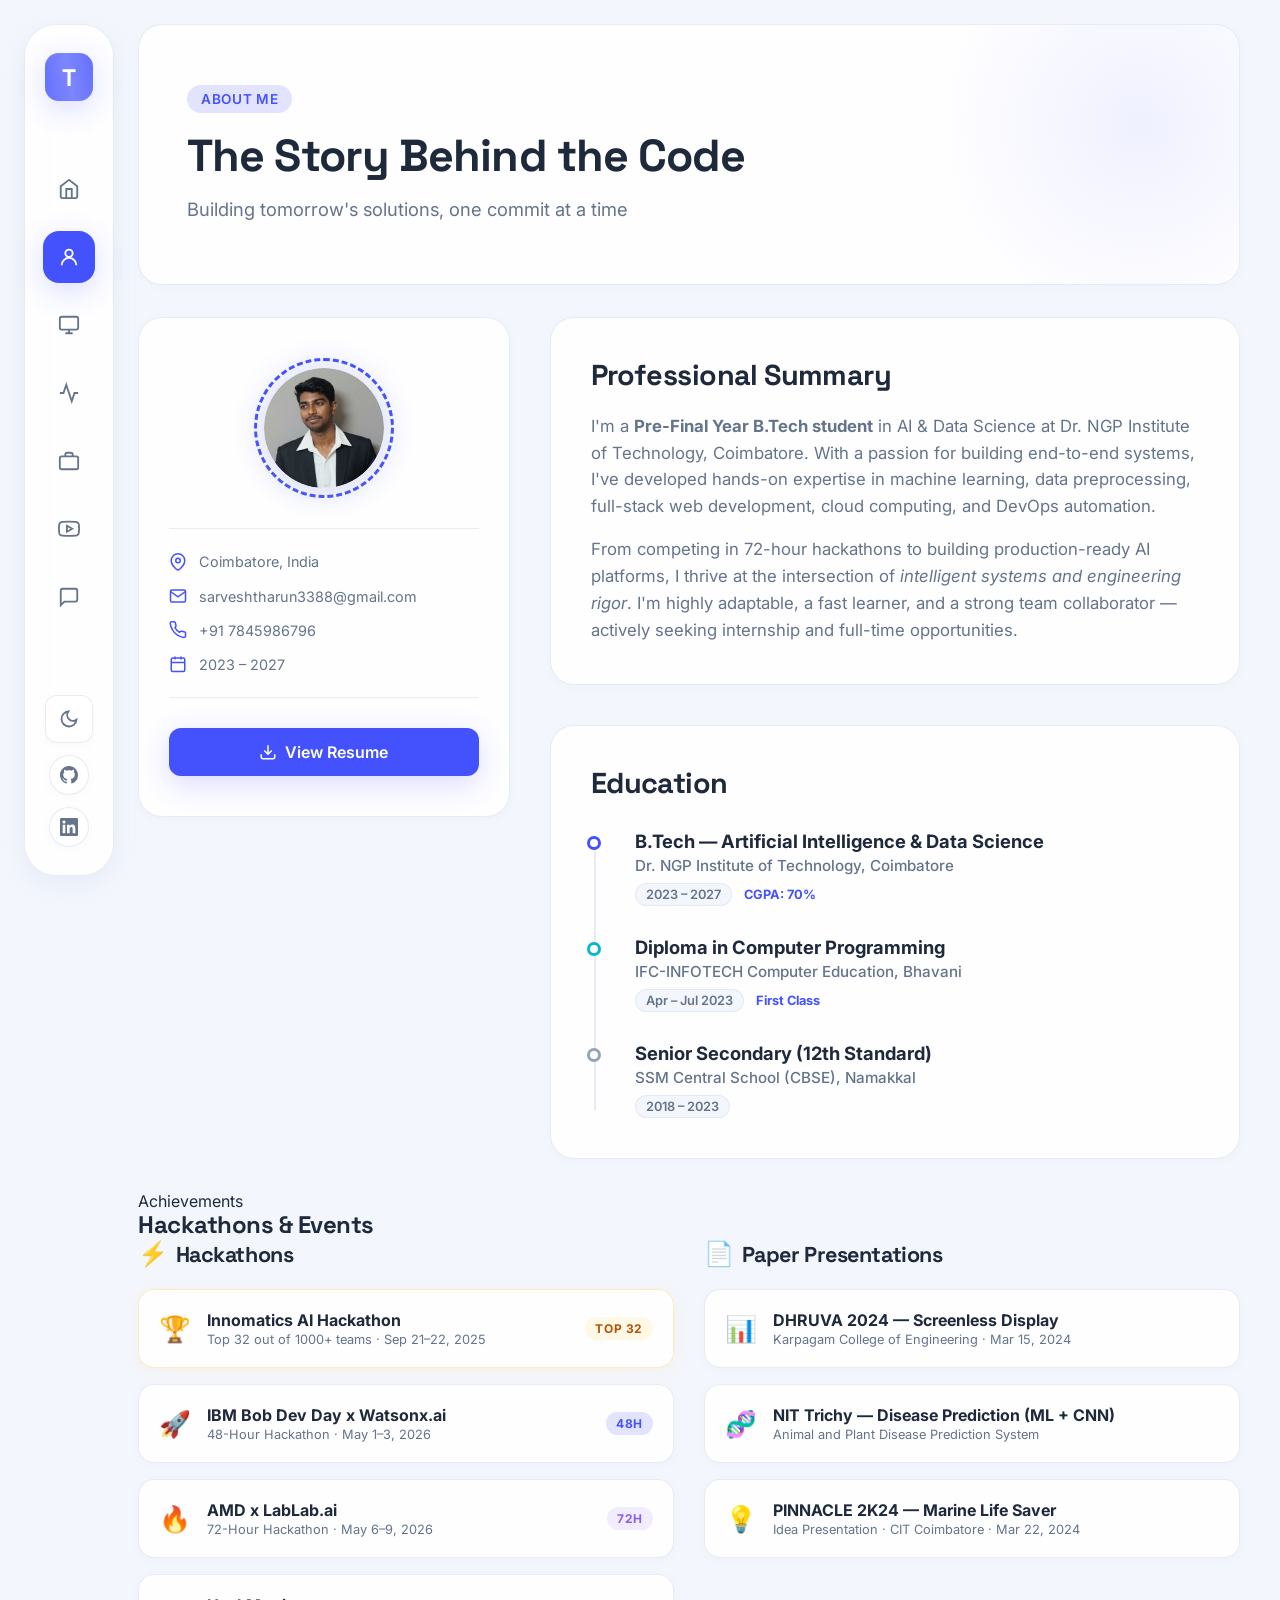
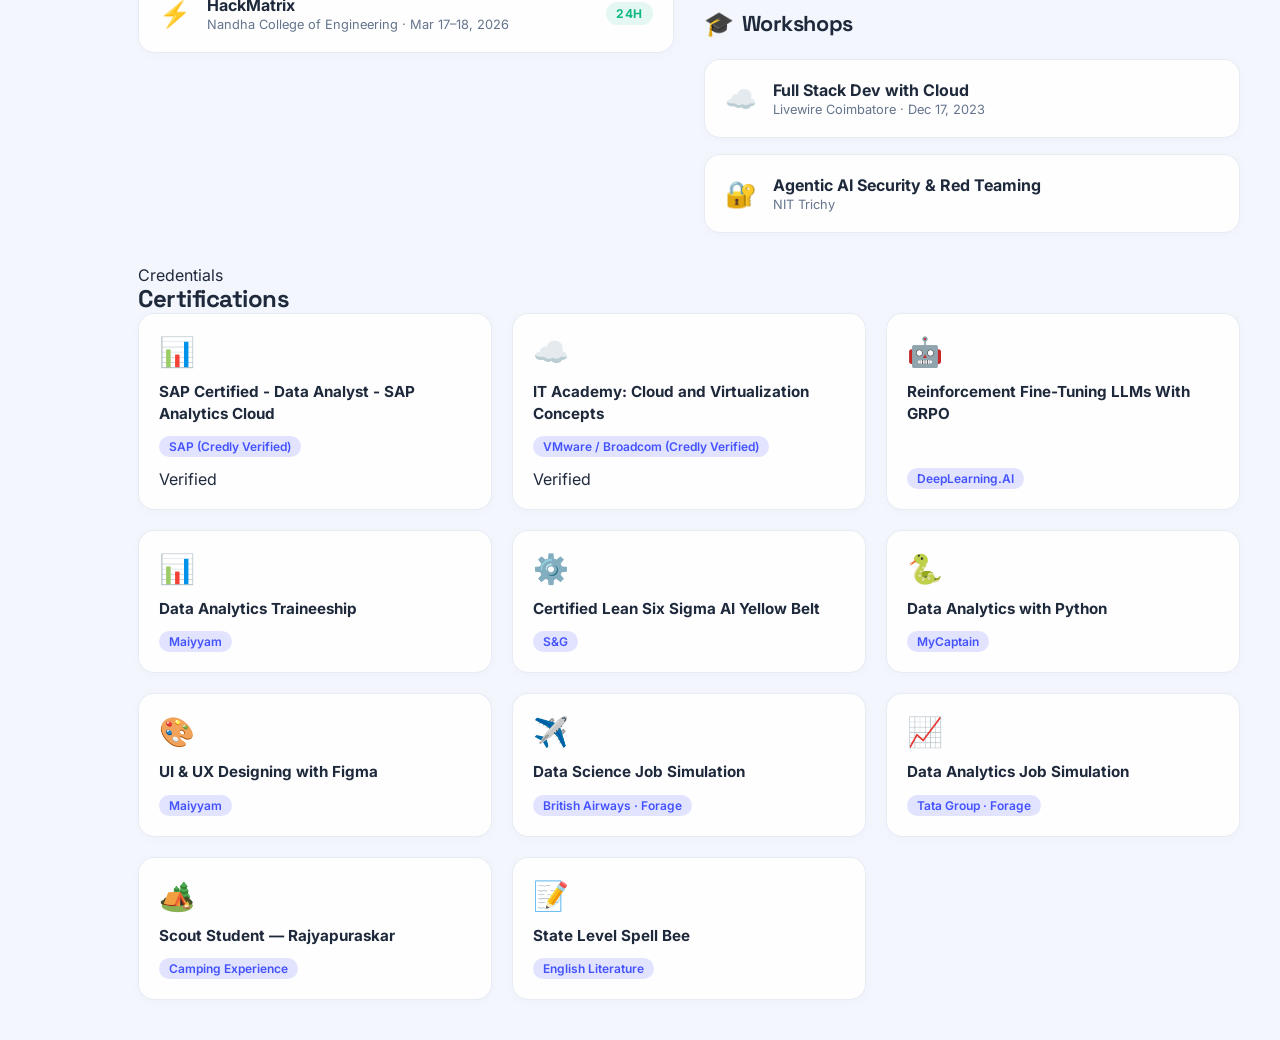
==== commit 1530370a: "Updated" ====
--- a/about.html
+++ b/about.html
@@ -172,7 +172,7 @@
                   <div class="edu-dot edu-dot-muted"></div>
                   <div class="edu-body">
                     <div class="edu-degree">Senior Secondary (12th Standard)</div>
-                    <div class="edu-school">SSM Central School, Namakkal</div>
+                    <div class="edu-school">SSM Central School (CBSE), Namakkal</div>
                     <div class="edu-meta">
                       <span class="edu-year">2018 – 2023</span>
                     </div>
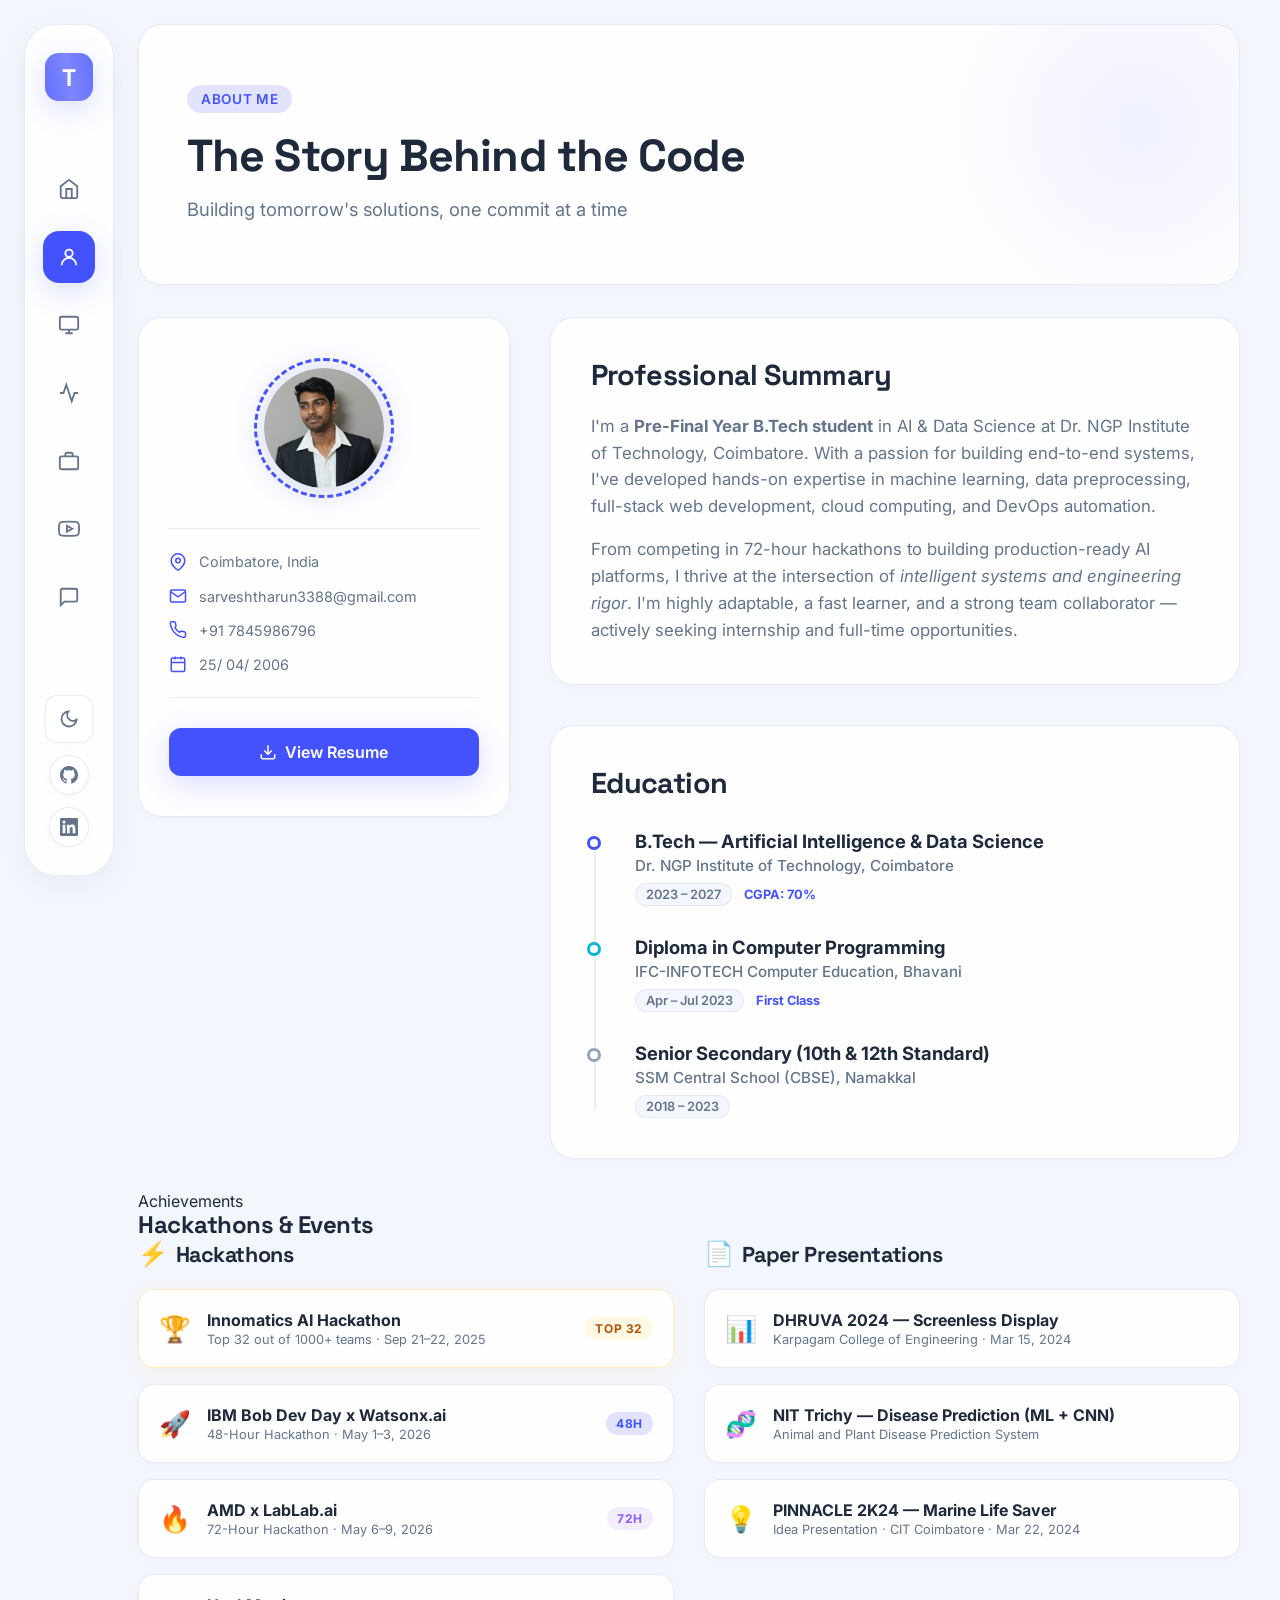
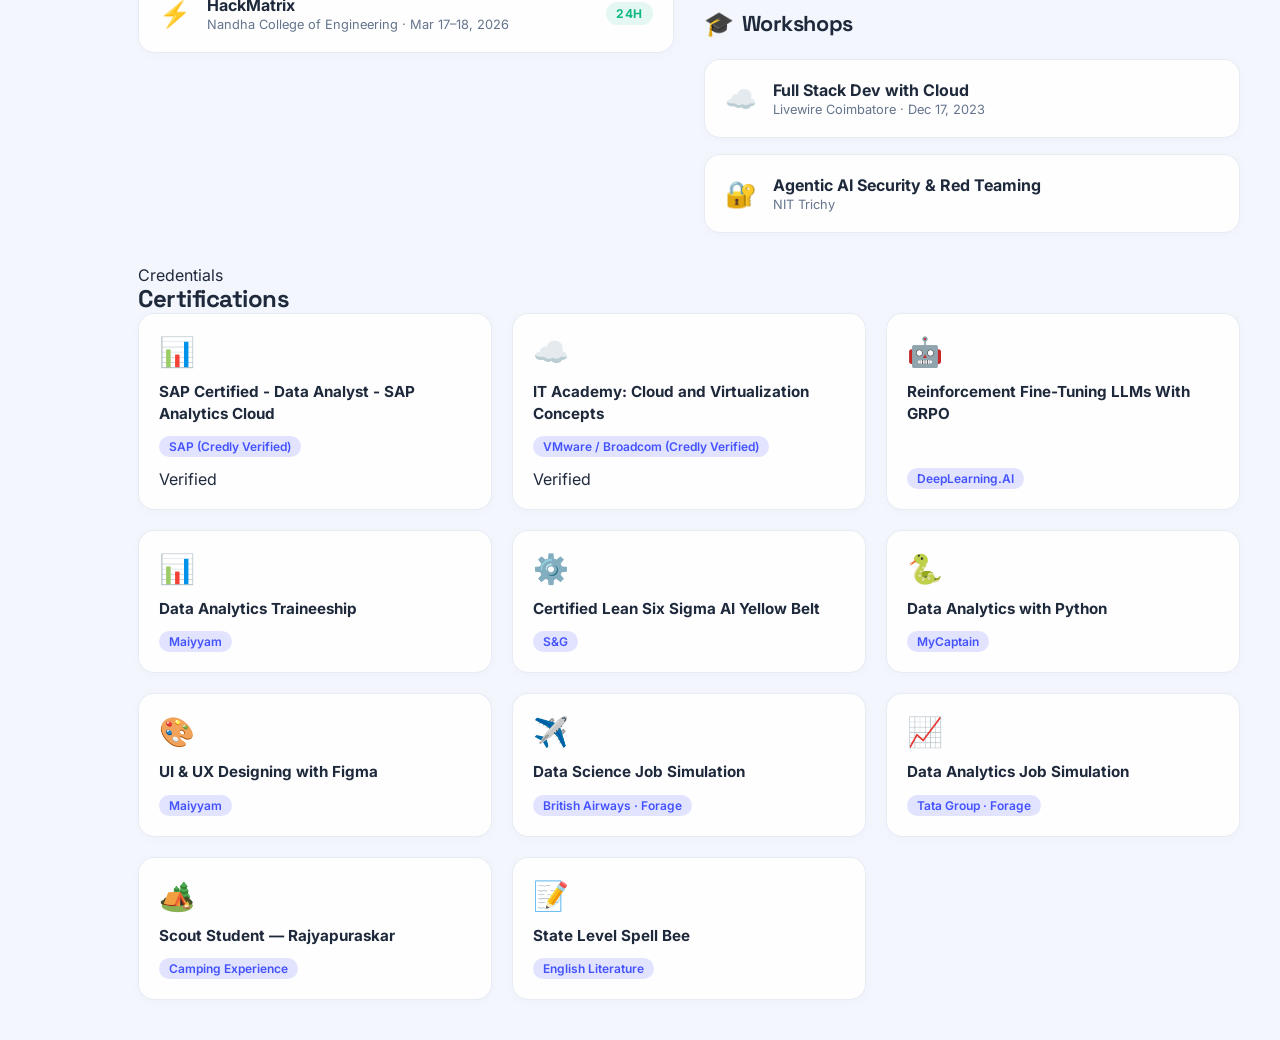
==== commit 9e41646b: "Updated" ====
--- a/about.html
+++ b/about.html
@@ -126,7 +126,7 @@
               </div>
               <div class="quick-info-item">
                 <svg viewBox="0 0 24 24" fill="none" stroke="currentColor" stroke-width="2"><rect x="3" y="4" width="18" height="18" rx="2" ry="2"/><line x1="16" y1="2" x2="16" y2="6"/><line x1="8" y1="2" x2="8" y2="6"/><line x1="3" y1="10" x2="21" y2="10"/></svg>
-                <span>2023 – 2027</span>
+                <span>25/ 04/ 2006</span>
               </div>
             </div>
             <a href="Resume/Resume.pdf" target="_blank" class="btn-primary full-width" id="about-download-resume">
@@ -171,7 +171,7 @@
                 <div class="edu-item">
                   <div class="edu-dot edu-dot-muted"></div>
                   <div class="edu-body">
-                    <div class="edu-degree">Senior Secondary (12th Standard)</div>
+                    <div class="edu-degree">Senior Secondary (10th & 12th Standard)</div>
                     <div class="edu-school">SSM Central School (CBSE), Namakkal</div>
                     <div class="edu-meta">
                       <span class="edu-year">2018 – 2023</span>
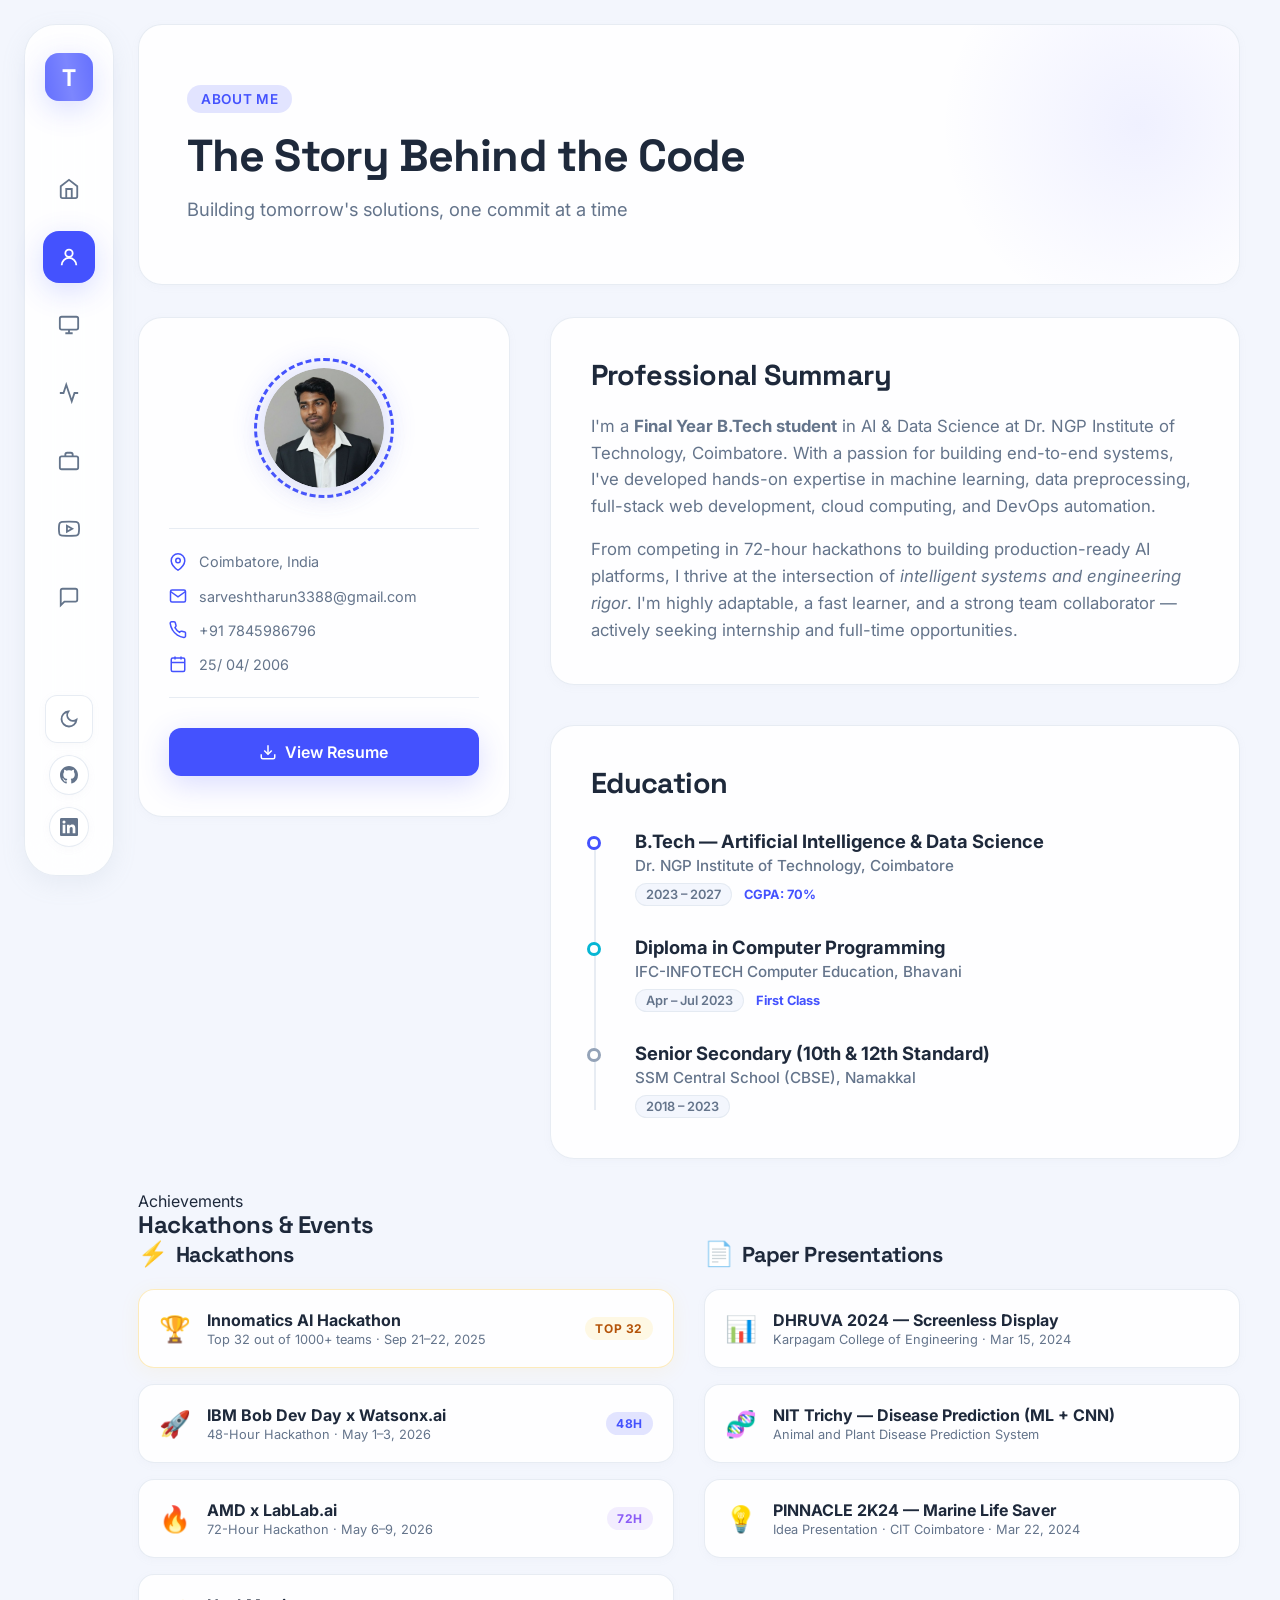
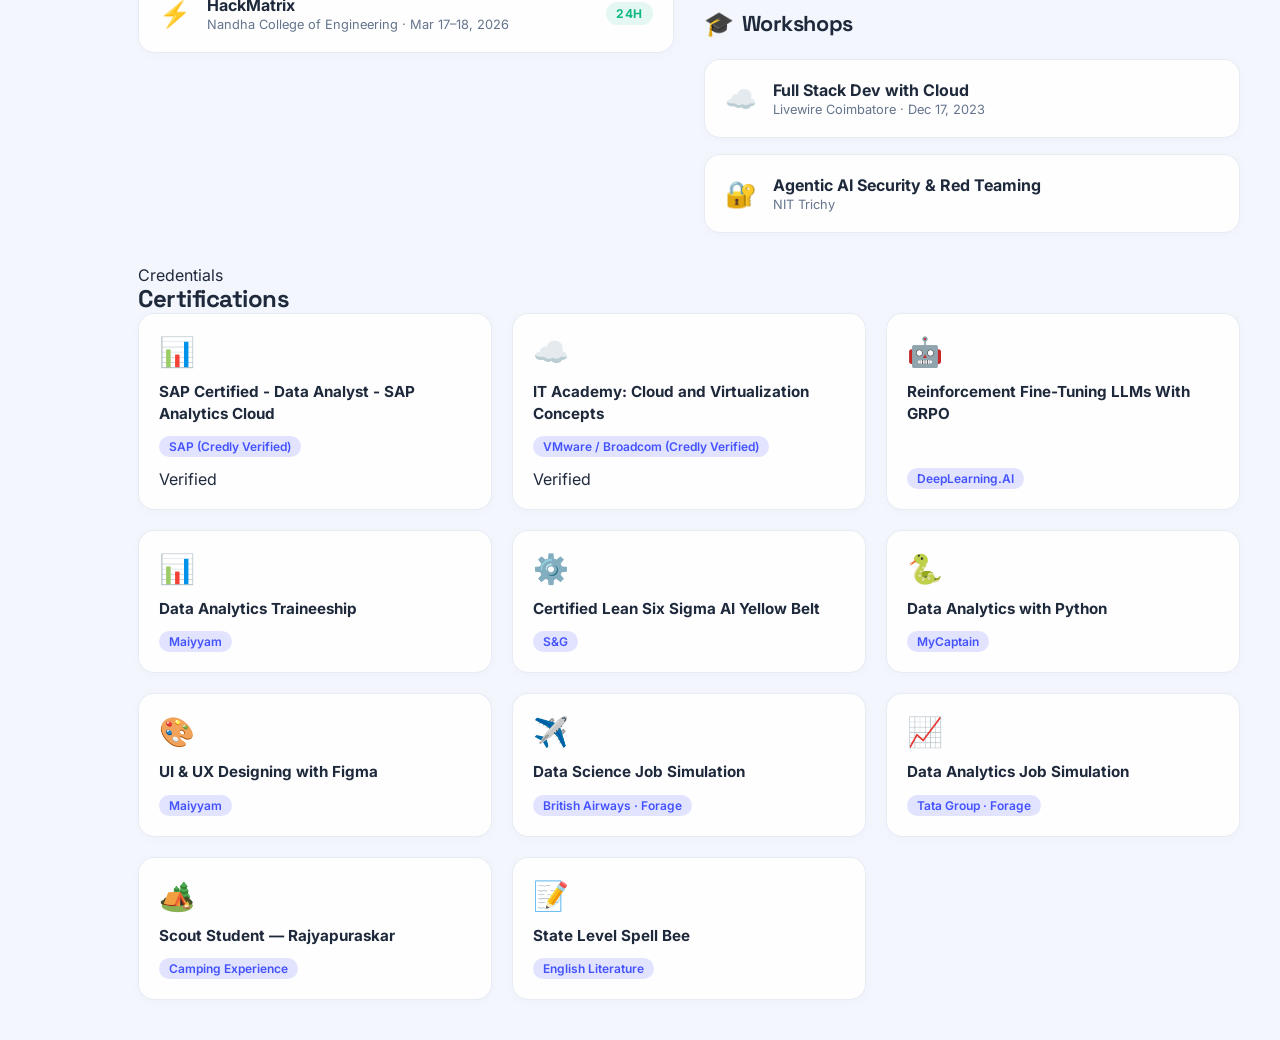
==== commit c292b558: "Updated" ====
--- a/about.html
+++ b/about.html
@@ -139,7 +139,7 @@
           <div class="about-content animate-fade-left">
             <div class="about-bio">
               <h2>Professional Summary</h2>
-              <p>I'm a <strong>Pre-Final Year B.Tech student</strong> in AI & Data Science at Dr. NGP Institute of Technology, Coimbatore. With a passion for building end-to-end systems, I've developed hands-on expertise in machine learning, data preprocessing, full-stack web development, cloud computing, and DevOps automation.</p>
+              <p>I'm a <strong>Final Year B.Tech student</strong> in AI & Data Science at Dr. NGP Institute of Technology, Coimbatore. With a passion for building end-to-end systems, I've developed hands-on expertise in machine learning, data preprocessing, full-stack web development, cloud computing, and DevOps automation.</p>
               <p>From competing in 72-hour hackathons to building production-ready AI platforms, I thrive at the intersection of <em>intelligent systems and engineering rigor</em>. I'm highly adaptable, a fast learner, and a strong team collaborator — actively seeking internship and full-time opportunities.</p>
             </div>
 
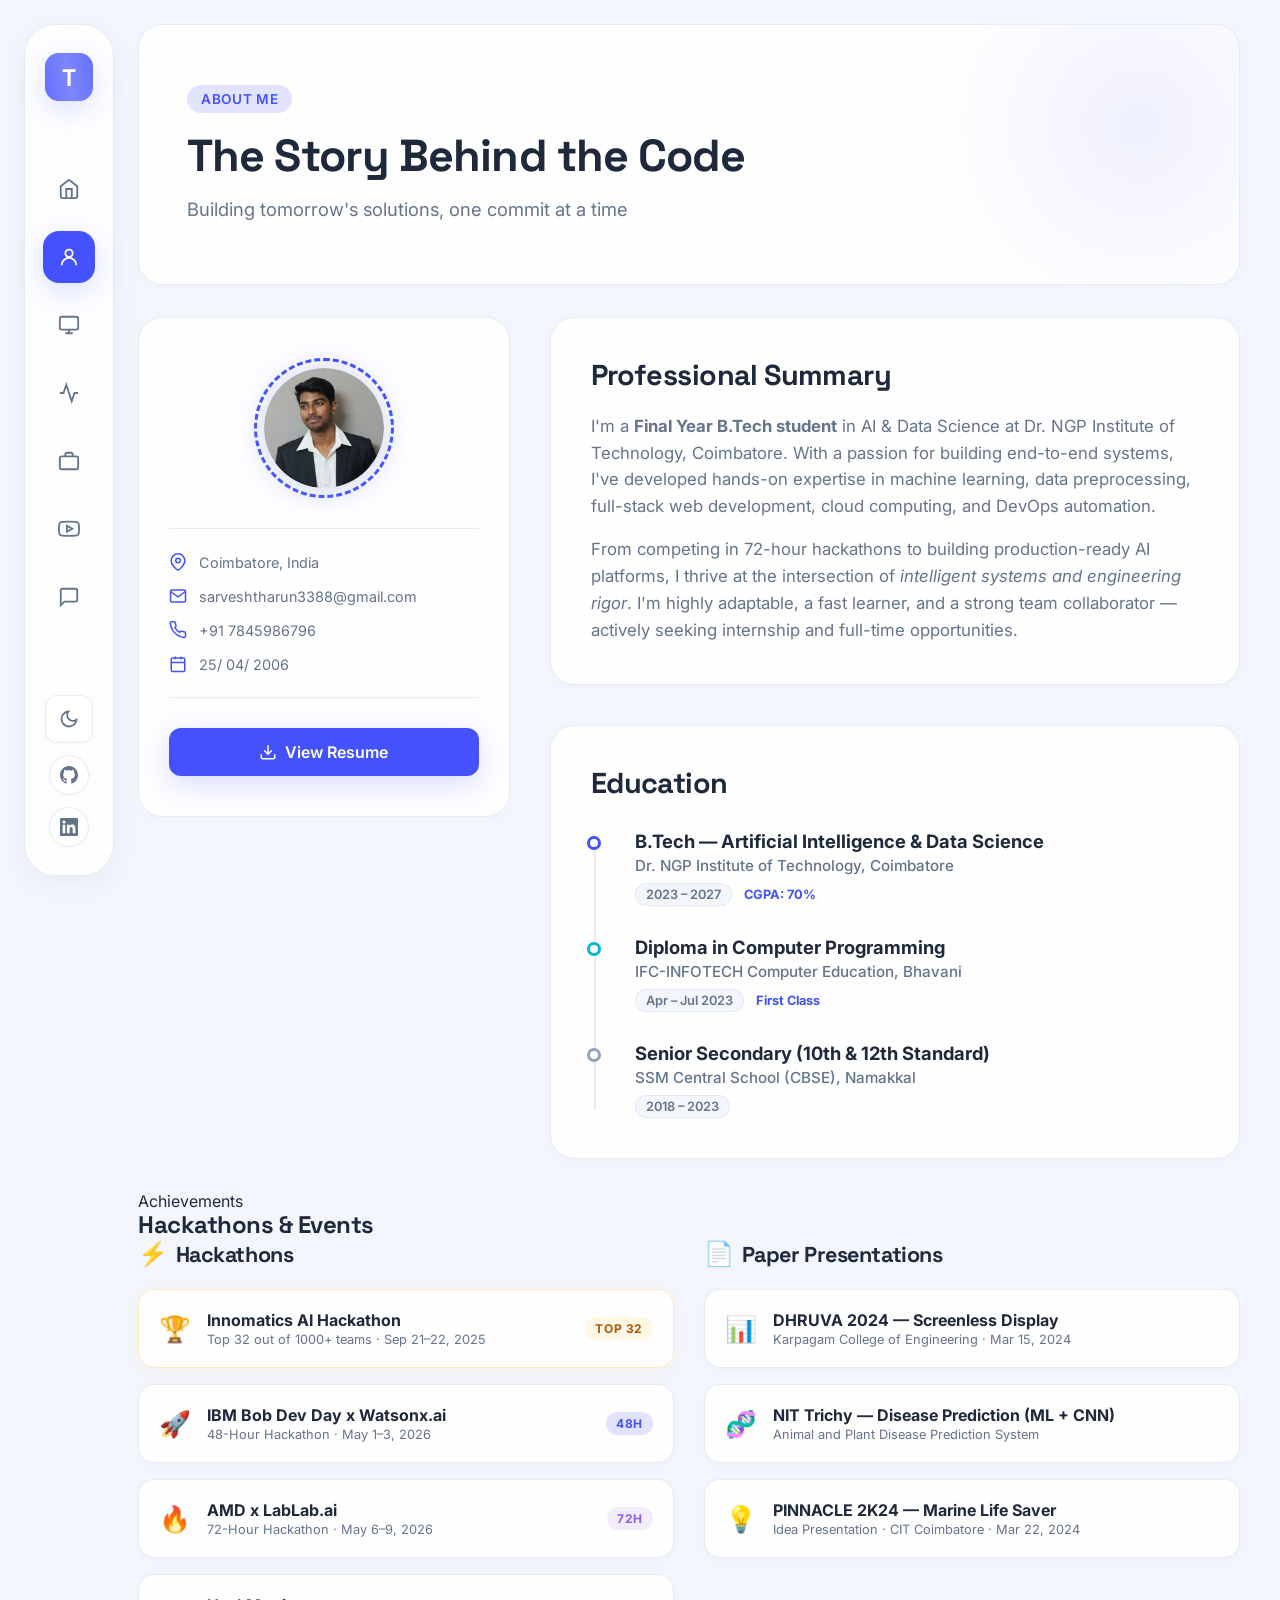
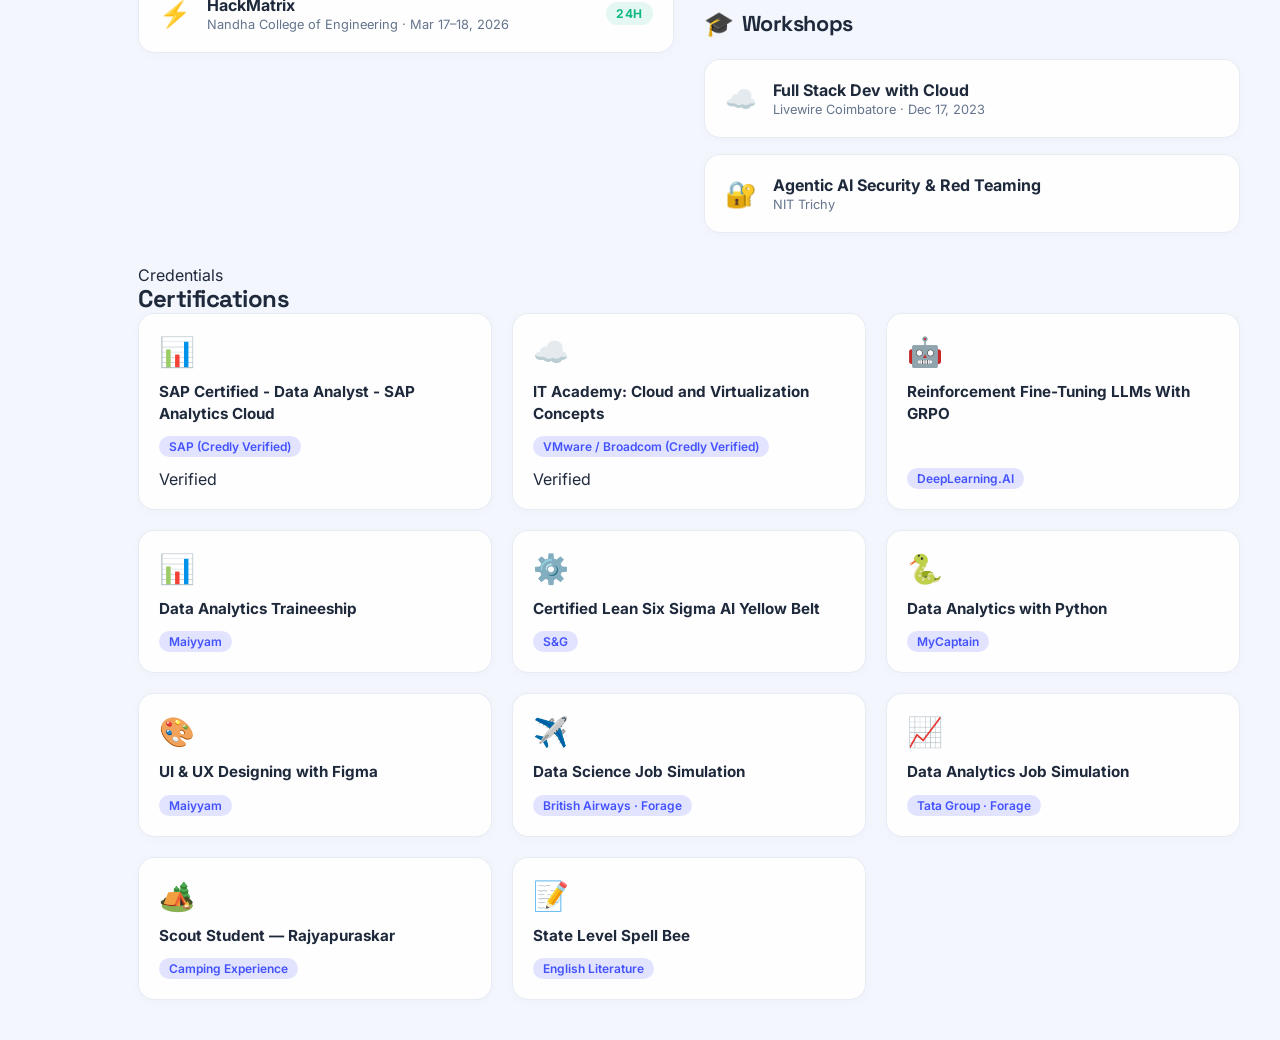
==== commit 84709a7c: "Update about.html" ====
--- a/about.html
+++ b/about.html
@@ -129,7 +129,7 @@
                 <span>25/ 04/ 2006</span>
               </div>
             </div>
-            <a href="Resume/Resume.pdf" target="_blank" class="btn-primary full-width" id="about-download-resume">
+            <a href="Resume.pdf" target="_blank" class="btn-primary full-width" id="about-download-resume">
               <svg viewBox="0 0 24 24" fill="none" stroke="currentColor" stroke-width="2"><path d="M21 15v4a2 2 0 0 1-2 2H5a2 2 0 0 1-2-2v-4"/><polyline points="7 10 12 15 17 10"/><line x1="12" y1="15" x2="12" y2="3"/></svg>
               <span>View Resume</span>
             </a>
